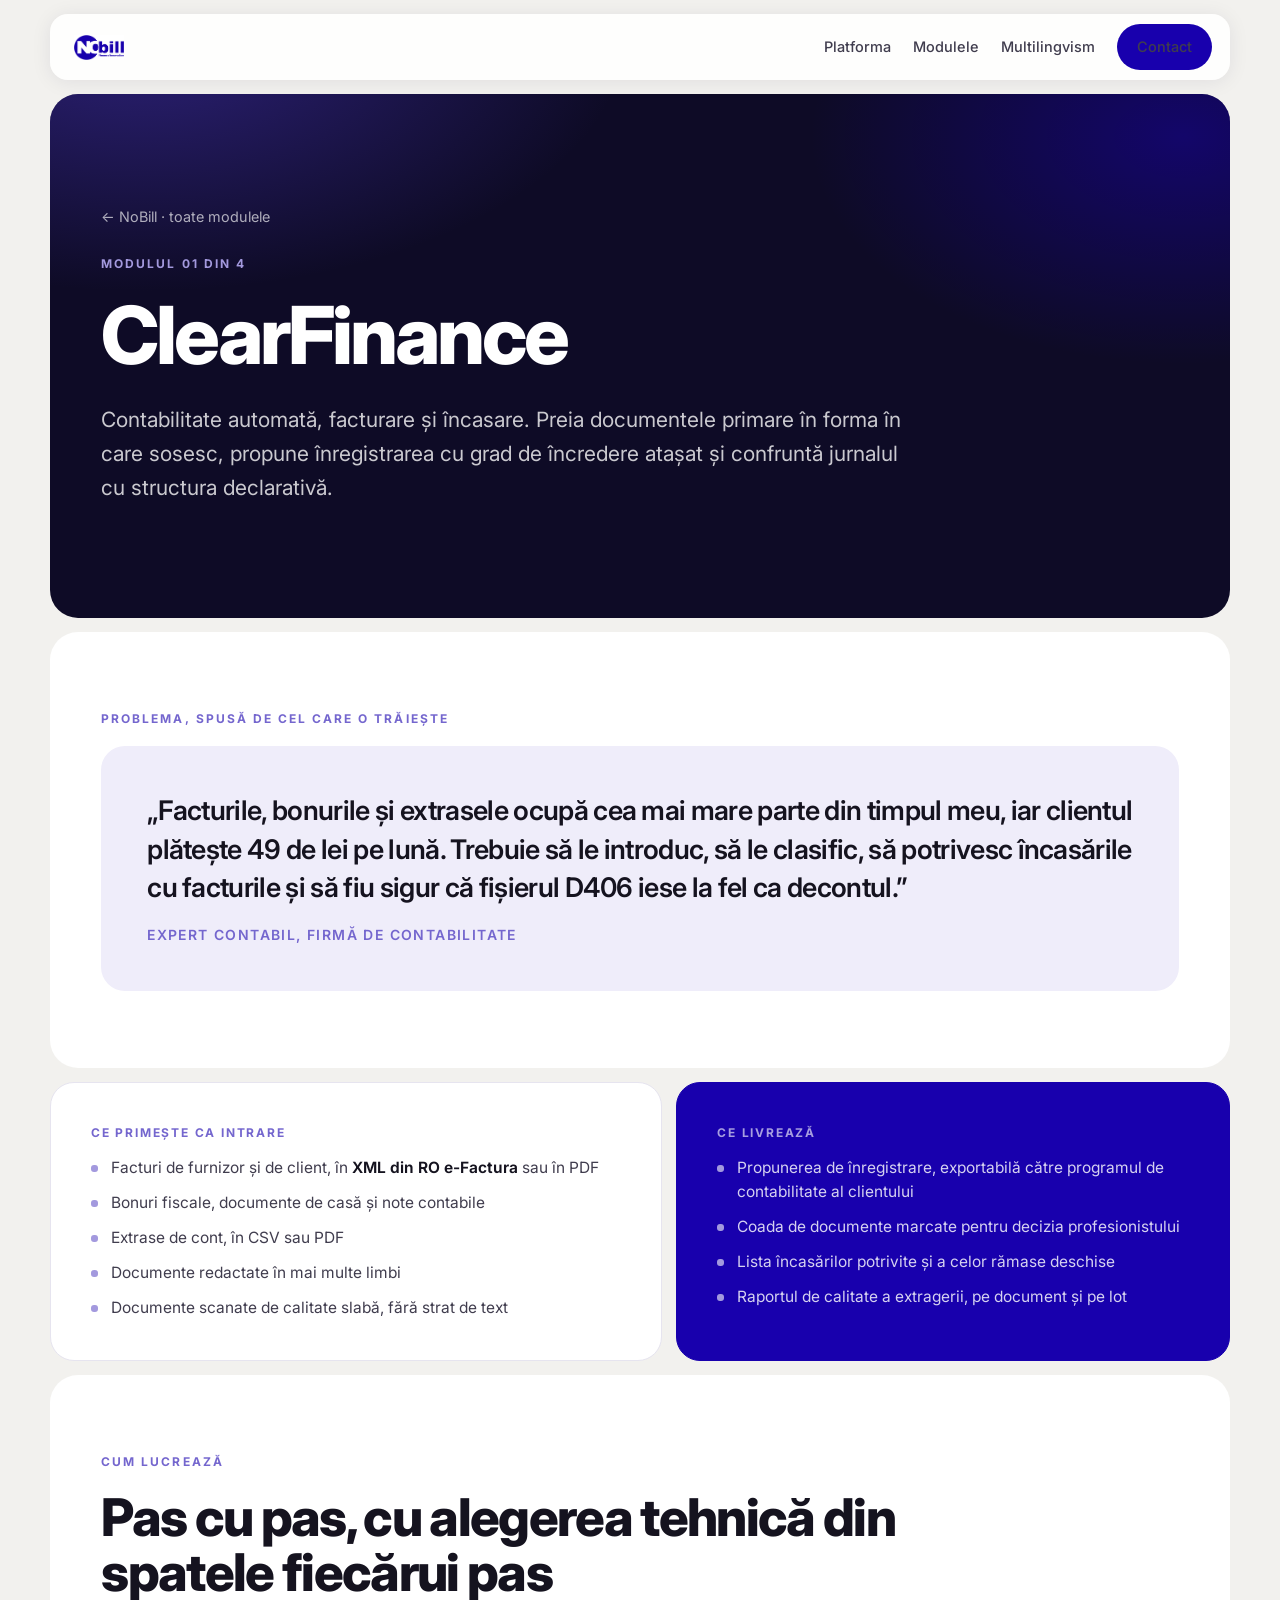
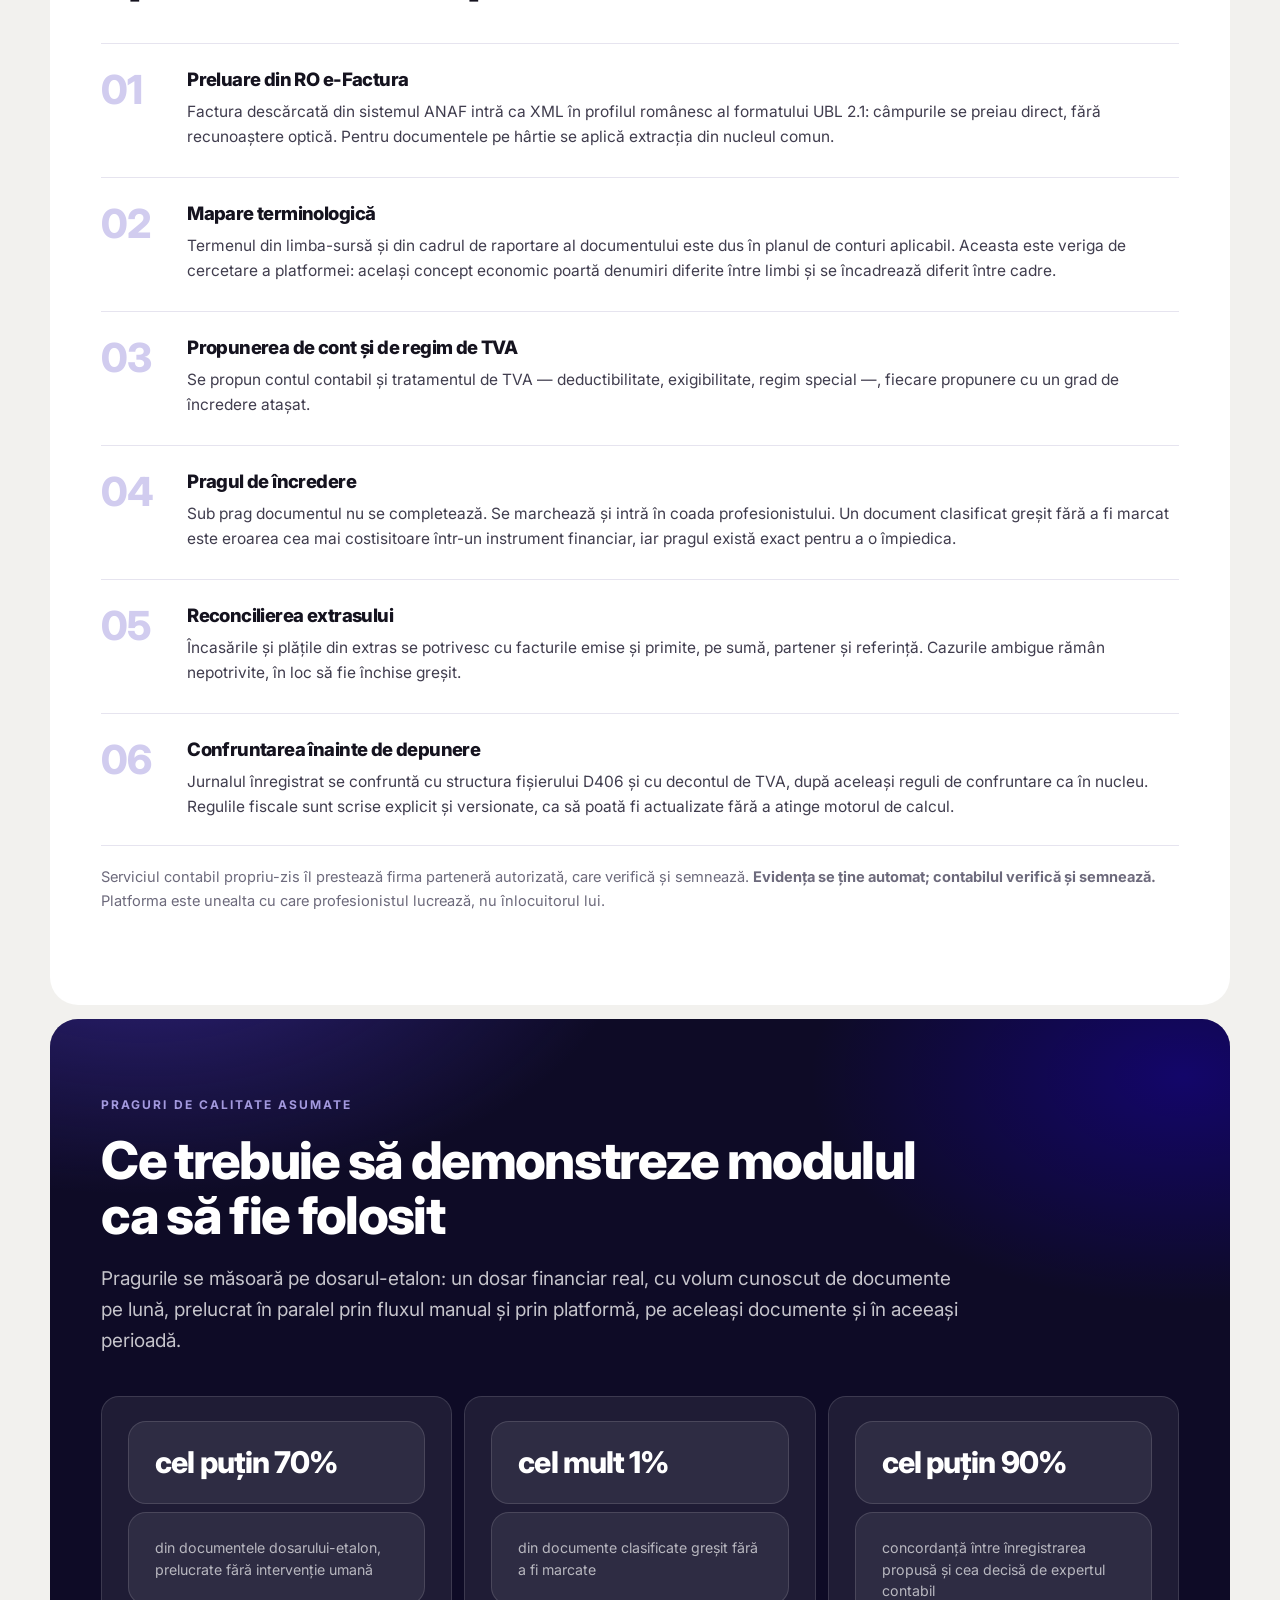
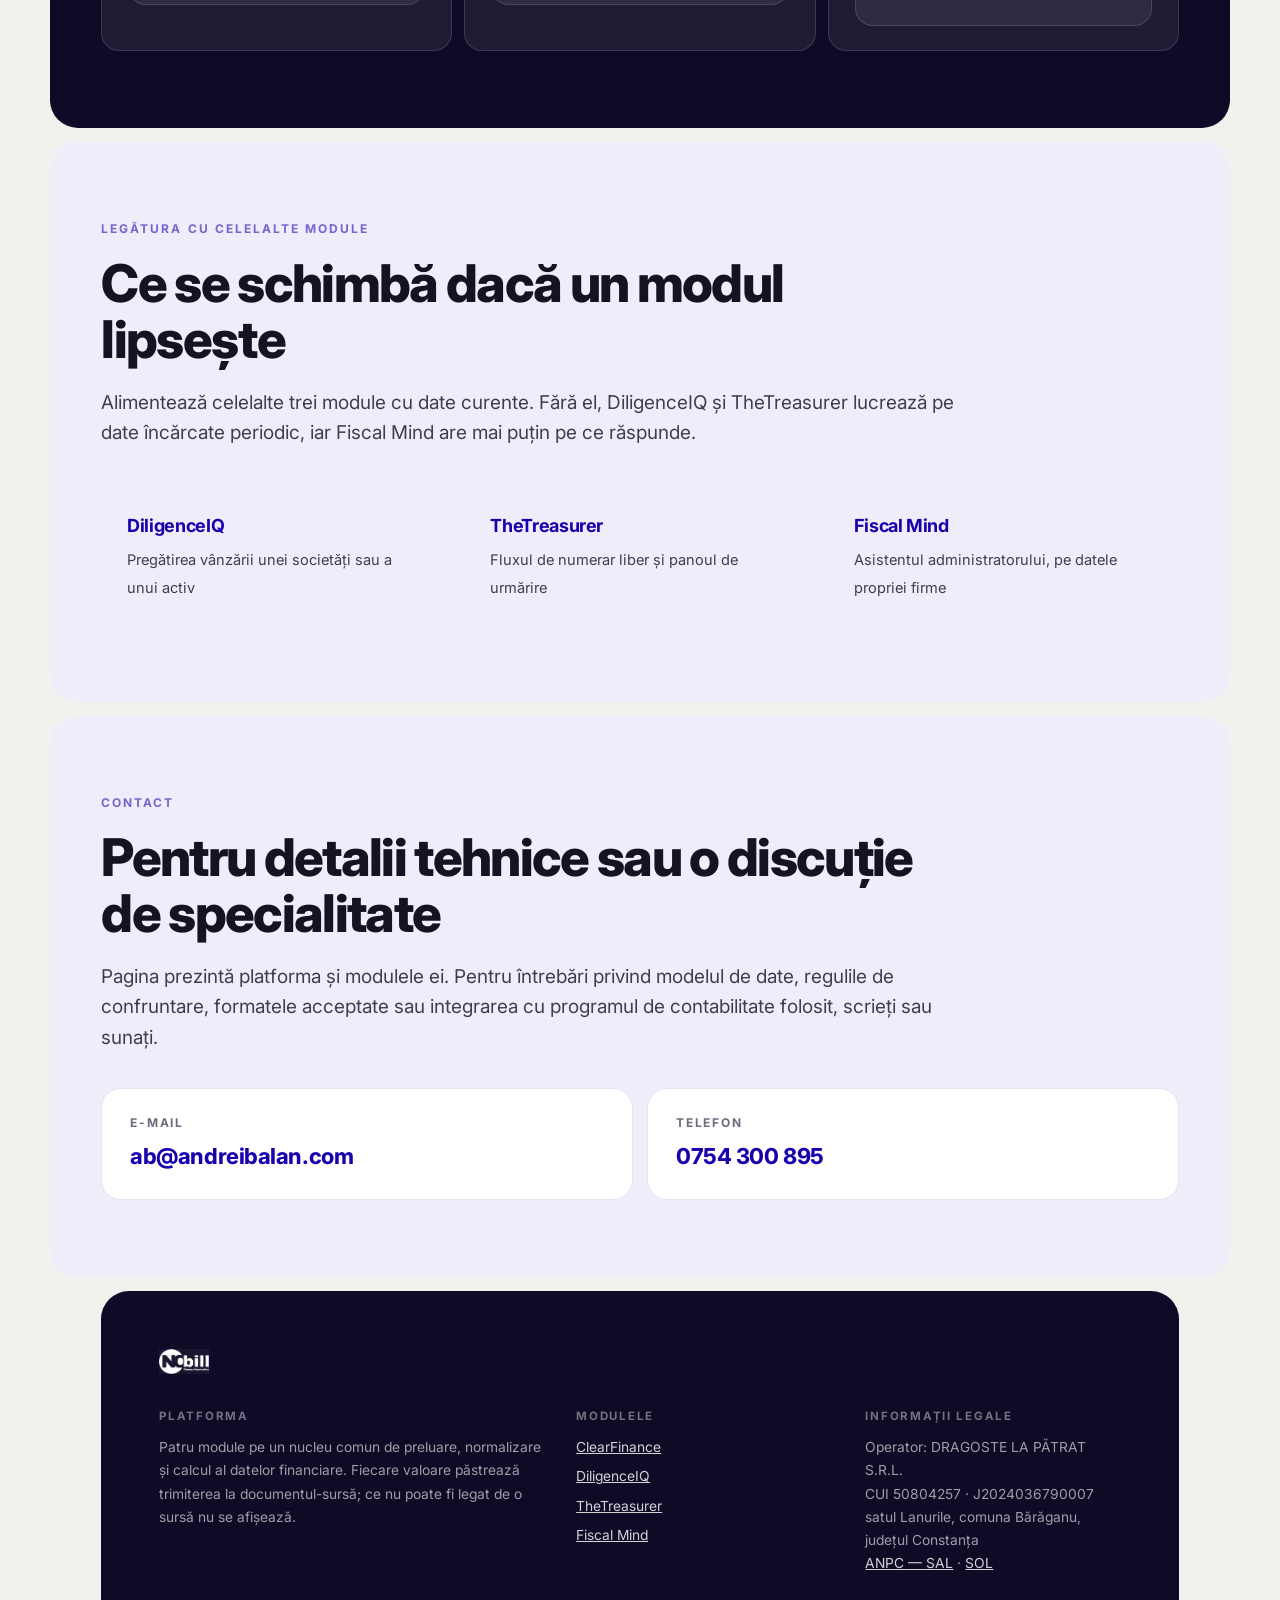
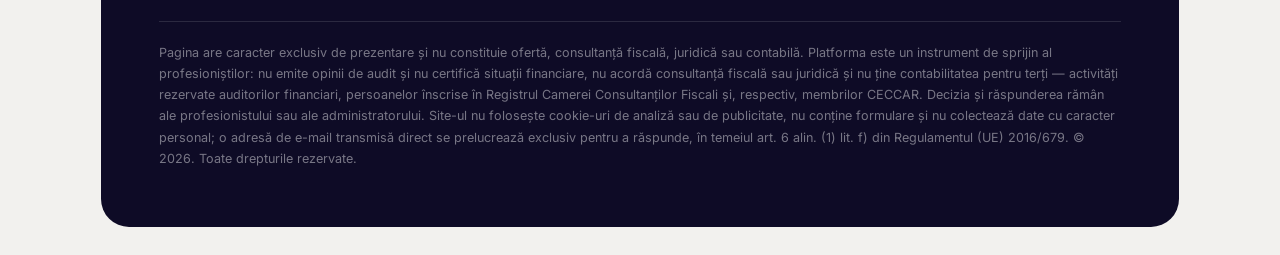
==== clearfinance.html @ 576f9480 "Refacere site: pagina principala noua si cate o pagina pentru fiecare modul Co-Authored-By: Claude O" ====
<!DOCTYPE html>
<html lang="ro">
<head>
<meta charset="utf-8">
<meta name="viewport" content="width=device-width, initial-scale=1">
<title>ClearFinance — NoBill</title>
<meta name="description" content="ClearFinance: Contabilitate automată, facturare și încasare. Preia documentele primare în forma în care sosesc, propune înregistrarea cu grad de încredere atașat și confruntă jurnalul cu structura declarativă.">
<link rel="icon" href="assets/favicon.png" type="image/png">
<meta property="og:title" content="ClearFinance — NoBill">
<meta property="og:description" content="ClearFinance: Contabilitate automată, facturare și încasare. Preia documentele primare în forma în care sosesc, propune înregistrarea cu grad de încredere atașat și confruntă jurnalul cu structura declarativă.">
<meta property="og:image" content="assets/nobill-logo.png">
<meta property="og:type" content="website">
<link rel="preconnect" href="https://fonts.googleapis.com">
<link rel="preconnect" href="https://fonts.gstatic.com" crossorigin>
<link href="https://fonts.googleapis.com/css2?family=Inter:wght@400;500;600;700;800&display=swap" rel="stylesheet">
<link rel="stylesheet" href="assets/site.css">
</head>
<body>
<header class="nav">
  <div class="bar">
    <a href="index.html"><img src="assets/nobill-logo.png" alt="NoBill"></a>
    <div class="links">
      <a href="index.html#platforma">Platforma</a>
      <a href="index.html#modulele">Modulele</a>
      <a href="index.html#limbi">Multilingvism</a>
      <a href="index.html#contact" class="pill">Contact</a>
    </div>
  </div>
</header>
<!-- HERO MODUL -->
<div class="block dark hero">
  <a class="back" href="index.html">&larr; NoBill · toate modulele</a>
  <div class="eyebrow">Modulul 01 din 4</div>
  <h1>ClearFinance</h1>
  <p class="sub">Contabilitate automată, facturare și încasare. Preia documentele primare în forma în care sosesc, propune înregistrarea cu grad de încredere atașat și confruntă jurnalul cu structura declarativă.</p>
</div>

<!-- PROBLEMA -->
<div class="block">
  <div class="eyebrow">Problema, spusă de cel care o trăiește</div>
  <div class="quote">
    „Facturile, bonurile și extrasele ocupă cea mai mare parte din timpul meu, iar clientul plătește 49 de lei pe lună. Trebuie să le introduc, să le clasific, să potrivesc încasările cu facturile și să fiu sigur că fișierul D406 iese la fel ca decontul.”
    <span class="who">Expert contabil, firmă de contabilitate</span>
  </div>
</div>

<!-- INTRARI / LIVRABILE -->
<div class="two">
  <div class="card">
    <h5>Ce primește ca intrare</h5>
    <ul class="fn"><li>Facturi de furnizor și de client, în <b>XML din RO e-Factura</b> sau în PDF</li><li>Bonuri fiscale, documente de casă și note contabile</li><li>Extrase de cont, în CSV sau PDF</li><li>Documente redactate în mai multe limbi</li><li>Documente scanate de calitate slabă, fără strat de text</li></ul>
  </div>
  <div class="card fill">
    <h5 style="color:rgba(255,255,255,.62)">Ce livrează</h5>
    <ul class="fn"><li>Propunerea de înregistrare, exportabilă către programul de contabilitate al clientului</li><li>Coada de documente marcate pentru decizia profesionistului</li><li>Lista încasărilor potrivite și a celor rămase deschise</li><li>Raportul de calitate a extragerii, pe document și pe lot</li></ul>
  </div>
</div>

<!-- PASI -->
<div class="block">
  <div class="eyebrow">Cum lucrează</div>
  <h2>Pas cu pas, cu alegerea tehnică din spatele fiecărui pas</h2>
  <div class="steps">
    <div class="step"><div class="k">01</div><div>
      <h4>Preluare din RO e-Factura</h4><p>Factura descărcată din sistemul ANAF intră ca XML în profilul românesc al formatului UBL 2.1: câmpurile se preiau direct, fără recunoaștere optică. Pentru documentele pe hârtie se aplică extracția din nucleul comun.</p>
    </div></div>
    <div class="step"><div class="k">02</div><div>
      <h4>Mapare terminologică</h4><p>Termenul din limba-sursă și din cadrul de raportare al documentului este dus în planul de conturi aplicabil. Aceasta este veriga de cercetare a platformei: același concept economic poartă denumiri diferite între limbi și se încadrează diferit între cadre.</p>
    </div></div>
    <div class="step"><div class="k">03</div><div>
      <h4>Propunerea de cont și de regim de TVA</h4><p>Se propun contul contabil și tratamentul de TVA — deductibilitate, exigibilitate, regim special —, fiecare propunere cu un grad de încredere atașat.</p>
    </div></div>
    <div class="step"><div class="k">04</div><div>
      <h4>Pragul de încredere</h4><p>Sub prag documentul nu se completează. Se marchează și intră în coada profesionistului. Un document clasificat greșit fără a fi marcat este eroarea cea mai costisitoare într-un instrument financiar, iar pragul există exact pentru a o împiedica.</p>
    </div></div>
    <div class="step"><div class="k">05</div><div>
      <h4>Reconcilierea extrasului</h4><p>Încasările și plățile din extras se potrivesc cu facturile emise și primite, pe sumă, partener și referință. Cazurile ambigue rămân nepotrivite, în loc să fie închise greșit.</p>
    </div></div>
    <div class="step"><div class="k">06</div><div>
      <h4>Confruntarea înainte de depunere</h4><p>Jurnalul înregistrat se confruntă cu structura fișierului D406 și cu decontul de TVA, după aceleași reguli de confruntare ca în nucleu. Regulile fiscale sunt scrise explicit și versionate, ca să poată fi actualizate fără a atinge motorul de calcul.</p>
    </div></div>
  </div>
  <p class="note">Serviciul contabil propriu-zis îl prestează firma parteneră autorizată, care verifică și semnează. <b>Evidența se ține automat; contabilul verifică și semnează.</b> Platforma este unealta cu care profesionistul lucrează, nu înlocuitorul lui.</p>
</div>

<!-- PRAGURI -->
<div class="block dark">
  <div class="eyebrow">Praguri de calitate asumate</div>
  <h2>Ce trebuie să demonstreze modulul ca să fie folosit</h2>
  <p class="lead">
    Pragurile se măsoară pe dosarul-etalon: un dosar financiar real, cu volum cunoscut de documente pe
    lună, prelucrat în paralel prin fluxul manual și prin platformă, pe aceleași documente și în aceeași
    perioadă.
  </p>
  <div class="stats">
    <div><div class="n">cel puțin 70%</div><div class="l">din documentele dosarului-etalon, prelucrate fără intervenție umană</div></div>
    <div><div class="n">cel mult 1%</div><div class="l">din documente clasificate greșit fără a fi marcate</div></div>
    <div><div class="n">cel puțin 90%</div><div class="l">concordanță între înregistrarea propusă și cea decisă de expertul contabil</div></div>
  </div>
</div>

<!-- LEGATURA -->
<div class="block tint">
  <div class="eyebrow">Legătura cu celelalte module</div>
  <h2>Ce se schimbă dacă un modul lipsește</h2>
  <p class="lead">Alimentează celelalte trei module cu date curente. Fără el, DiligenceIQ și TheTreasurer lucrează pe date încărcate periodic, iar Fiscal Mind are mai puțin pe ce răspunde.</p>
  <div class="links3">
    <a class="lk" href="diligenceiq.html"><b>DiligenceIQ</b><span>Pregătirea vânzării unei societăți sau a unui activ</span></a>
    <a class="lk" href="thetreasurer.html"><b>TheTreasurer</b><span>Fluxul de numerar liber și panoul de urmărire</span></a>
    <a class="lk" href="fiscal-mind.html"><b>Fiscal Mind</b><span>Asistentul administratorului, pe datele propriei firme</span></a>
  </div>
</div>

<!-- CONTACT -->
<div class="block tint" id="contact">
  <div class="eyebrow">Contact</div>
  <h2>Pentru detalii tehnice sau o discuție de specialitate</h2>
  <p class="lead">
    Pagina prezintă platforma și modulele ei. Pentru întrebări privind modelul de date, regulile de
    confruntare, formatele acceptate sau integrarea cu programul de contabilitate folosit, scrieți sau sunați.
  </p>
  <div class="cta-grid">
    <a href="mailto:ab@andreibalan.com"><span>E-mail</span><strong>ab@andreibalan.com</strong></a>
    <a href="tel:+40754300895"><span>Telefon</span><strong>0754 300 895</strong></a>
  </div>
</div>

<footer>
  <div class="fcard">
    <img src="assets/nobill-logo-white.png" alt="NoBill">
    <div class="fgrid">
      <div>
        <h6>Platforma</h6>
        <p style="max-width:46ch">
          Patru module pe un nucleu comun de preluare, normalizare și calcul al datelor financiare.
          Fiecare valoare păstrează trimiterea la documentul-sursă; ce nu poate fi legat de o sursă nu se afișează.
        </p>
      </div>
      <div>
        <h6>Modulele</h6>
        <ul><li><a href="clearfinance.html">ClearFinance</a></li><li><a href="diligenceiq.html">DiligenceIQ</a></li><li><a href="thetreasurer.html">TheTreasurer</a></li><li><a href="fiscal-mind.html">Fiscal Mind</a></li></ul>
      </div>
      <div>
        <h6>Informații legale</h6>
        <p>
          Operator: DRAGOSTE LA PĂTRAT S.R.L.<br>
          CUI 50804257 · J2024036790007<br>
          satul Lanurile, comuna Bărăganu, județul Constanța<br>
          <a href="https://anpc.ro/ce-este-sal/" target="_blank" rel="noopener">ANPC — SAL</a> ·
          <a href="https://ec.europa.eu/consumers/odr" target="_blank" rel="noopener">SOL</a>
        </p>
      </div>
    </div>
    <div class="legal">
      Pagina are caracter exclusiv de prezentare și nu constituie ofertă, consultanță fiscală, juridică
      sau contabilă. Platforma este un instrument de sprijin al profesioniștilor: nu emite opinii de audit
      și nu certifică situații financiare, nu acordă consultanță fiscală sau juridică și nu ține
      contabilitatea pentru terți — activități rezervate auditorilor financiari, persoanelor înscrise în
      Registrul Camerei Consultanților Fiscali și, respectiv, membrilor CECCAR. Decizia și răspunderea
      rămân ale profesionistului sau ale administratorului.
      Site-ul nu folosește cookie-uri de analiză sau de publicitate, nu conține formulare și nu colectează
      date cu caracter personal; o adresă de e-mail transmisă direct se prelucrează exclusiv pentru a
      răspunde, în temeiul art. 6 alin. (1) lit. f) din Regulamentul (UE) 2016/679.
      © 2026. Toate drepturile rezervate.
    </div>
  </div>
</footer>
</body>
</html>
---- assets/site.css ----
/* NoBill — stil comun */
:root{
  --b:#1800AD; --b80:#4633BD; --b60:#7466CE; --b40:#A399DE; --b20:#D1CCEF;
  --tint:#EFEDFA; --tint2:#F6F5FC;
  --paper:#F2F1EE; --dark:#0E0B26; --dark2:#17103a;
  --ink:#15131f; --ink2:#403d4e; --mut:#6d6a7c; --line:#e6e4ef;
  --r:28px;
}
*{box-sizing:border-box}
html{scroll-behavior:smooth}
body{
  margin:0; background:var(--paper); color:var(--ink);
  font-family:"Inter",-apple-system,BlinkMacSystemFont,"Segoe UI",Helvetica,Arial,sans-serif;
  font-size:17px; line-height:1.62; -webkit-font-smoothing:antialiased;
}
h1,h2,h3,h4{margin:0; line-height:1.07; letter-spacing:-.032em; font-weight:800}
p{margin:0 0 1em}
a{color:var(--b)}
img{max-width:100%}

/* ---------- nav ---------- */
.nav{position:sticky; top:14px; z-index:60; padding:0 14px; margin-top:14px}
.nav .bar{
  max-width:1180px; margin:0 auto; background:rgba(255,255,255,.88);
  backdrop-filter:saturate(180%) blur(14px); border-radius:18px;
  box-shadow:0 2px 20px rgba(20,16,60,.08);
  height:66px; display:flex; align-items:center; gap:26px; padding:0 18px 0 24px;
}
.nav .bar>a:first-child{display:flex; align-items:center}
.nav img{height:25px; width:auto; display:block}
.nav .links{margin-left:auto; display:flex; align-items:center; gap:22px}
.nav .links a{color:var(--ink2); text-decoration:none; font-size:14.5px; font-weight:500; white-space:nowrap}
.nav .links a:hover{color:var(--b)}
.nav .links a.on{color:var(--b); font-weight:600}
.nav .pill{background:var(--b); color:#fff; padding:11px 20px; border-radius:999px; font-weight:600; font-size:14.5px}
.nav .pill:hover{background:#13008c; color:#fff}
@media(max-width:900px){ .nav .links a:not(.pill){display:none} .nav{padding:0 10px} }

/* ---------- blocuri ---------- */
.block{
  max-width:1180px; margin:14px auto 0; border-radius:var(--r);
  padding:clamp(40px,6vw,88px) clamp(22px,4vw,58px); background:#fff;
}
.block.tint{background:var(--tint)}
.block.dark{background:var(--dark); color:#fff; position:relative; overflow:hidden}
.block.dark:before{
  content:""; position:absolute; inset:0; pointer-events:none;
  background:
    radial-gradient(780px 420px at 8% -12%, rgba(70,51,189,.55), transparent 62%),
    radial-gradient(620px 380px at 96% 8%, rgba(24,0,173,.5), transparent 60%);
}
.block.dark>*{position:relative}
@media(max-width:620px){ .block{margin:10px 10px 0; border-radius:20px} }

.eyebrow{font-size:12px; letter-spacing:.17em; text-transform:uppercase; font-weight:700; color:var(--b60); margin-bottom:18px}
.dark .eyebrow{color:var(--b40)}
h2{font-size:clamp(31px,4.7vw,52px); max-width:24ch; margin-bottom:20px}
h3{font-size:clamp(21px,2.3vw,26px)}
.lead{font-size:clamp(16.5px,1.6vw,19px); color:var(--ink2); max-width:72ch}
.dark .lead{color:rgba(255,255,255,.76)}
.sect-top{display:flex; flex-wrap:wrap; gap:30px; align-items:flex-end; justify-content:space-between}

/* ---------- hero ---------- */
.hero{padding:clamp(56px,8.5vw,118px) clamp(22px,4vw,58px) clamp(48px,6vw,86px)}
.hero h1{font-size:clamp(39px,6.9vw,80px); max-width:17ch; margin-bottom:26px; letter-spacing:-.038em}
.hero .sub{font-size:clamp(17px,1.9vw,21px); max-width:62ch; margin-bottom:36px; color:rgba(255,255,255,.78)}
.hero .sub b{color:#fff; font-weight:650}
.btns{display:flex; flex-wrap:wrap; gap:12px}
.btn{display:inline-flex; align-items:center; gap:10px; padding:16px 30px; border-radius:999px; text-decoration:none; font-weight:600; font-size:16px}
.btn-p{background:#fff; color:var(--b)}
.btn-p:hover{background:var(--b20); color:var(--b)}
.btn-g{background:transparent; color:#fff; border:1.5px solid rgba(255,255,255,.34)}
.btn-g:hover{border-color:#fff}
.block:not(.dark) .btn-p{background:var(--b); color:#fff}
.block:not(.dark) .btn-p:hover{background:#13008c}
.block:not(.dark) .btn-g{color:var(--ink); border-color:#cfccdd}
.block:not(.dark) .btn-g:hover{border-color:var(--b); color:var(--b)}
.pills{display:flex; flex-wrap:wrap; gap:9px; margin-top:40px}
.pills span{font-size:13px; font-weight:500; color:rgba(255,255,255,.8); background:rgba(255,255,255,.08); border:1px solid rgba(255,255,255,.16); padding:8px 15px; border-radius:999px}
.block:not(.dark) .pills span{color:var(--ink2); background:#fff; border-color:var(--line)}

/* ---------- rows ---------- */
.rows{margin-top:42px; display:flex; flex-direction:column; gap:12px}
.row{background:var(--tint); border-radius:20px; padding:28px 30px; display:grid; grid-template-columns:44px 1fr; gap:22px; align-items:start}
.row .ic{width:44px; height:44px; border-radius:13px; background:#fff; color:var(--b); display:flex; align-items:center; justify-content:center; font-weight:800; font-size:15px}
.row h3{font-size:20.5px; margin-bottom:9px}
.row p{font-size:15.6px; color:var(--ink2); margin:0}
.row p + p{margin-top:.6em}
@media(max-width:560px){ .row{padding:22px; grid-template-columns:1fr; gap:14px} }

/* ---------- nucleu: 8 componente ---------- */
.core{display:grid; grid-template-columns:repeat(4,1fr); gap:12px; margin-top:40px}
@media(max-width:980px){ .core{grid-template-columns:repeat(2,1fr)} }
@media(max-width:520px){ .core{grid-template-columns:1fr} }
.core .c{background:rgba(255,255,255,.065); border:1px solid rgba(255,255,255,.12); border-radius:18px; padding:22px 20px}
.core .c .n{font-size:12px; font-weight:800; color:var(--b40); letter-spacing:.1em; margin-bottom:12px}
.core .c h4{font-size:16.5px; color:#fff; margin-bottom:7px; letter-spacing:-.02em}
.core .c p{font-size:14.3px; color:rgba(255,255,255,.64); margin:0; line-height:1.55}

/* ---------- flux in 8 pasi ---------- */
.flow{display:grid; grid-template-columns:repeat(4,1fr); gap:10px; margin-top:40px}
@media(max-width:900px){ .flow{grid-template-columns:repeat(2,1fr)} }
@media(max-width:480px){ .flow{grid-template-columns:1fr} }
.flow .s{background:#fff; border:1px solid var(--line); border-radius:16px; padding:18px 18px 20px; position:relative}
.flow .s b{display:block; font-size:11.5px; color:var(--b60); letter-spacing:.12em; margin-bottom:8px}
.flow .s span{font-size:15px; font-weight:600; color:var(--ink); letter-spacing:-.015em; line-height:1.35; display:block}
.flow .s i{display:block; font-style:normal; font-size:13.4px; color:var(--mut); margin-top:6px; line-height:1.5}
.note{margin-top:20px; font-size:14.6px; color:var(--mut)}

/* ---------- carduri de modul ---------- */
.mods{display:grid; grid-template-columns:repeat(2,1fr); gap:14px; margin-top:44px}
@media(max-width:880px){ .mods{grid-template-columns:1fr} }
.mcard{
  display:block; text-decoration:none; color:inherit; background:#fff; border:1px solid var(--line);
  border-radius:24px; padding:34px 32px 30px; transition:transform .18s, box-shadow .18s, border-color .18s;
}
.mcard:hover{transform:translateY(-3px); box-shadow:0 18px 42px rgba(24,0,173,.11); border-color:var(--b20)}
.mcard .top{display:flex; align-items:center; gap:14px; margin-bottom:18px}
.mcard .bd{width:46px; height:46px; border-radius:14px; background:var(--tint); color:var(--b); display:flex; align-items:center; justify-content:center; font-weight:800; font-size:17px; flex:none}
.mcard h3{color:var(--b); font-size:clamp(22px,2.5vw,27px)}
.mcard .role{font-size:15.4px; color:var(--ink2); margin:0 0 18px}
.mcard ul{list-style:none; margin:0 0 22px; padding:0}
.mcard li{position:relative; padding-left:19px; font-size:15.2px; color:var(--ink2); margin-bottom:9px}
.mcard li:before{content:""; position:absolute; left:0; top:9px; width:7px; height:7px; border-radius:3px; background:var(--b40)}
.mcard .go{font-size:15px; font-weight:650; color:var(--b)}

/* ---------- pagina de modul ---------- */
.back{display:inline-block; font-size:14.4px; color:rgba(255,255,255,.66); text-decoration:none; margin-bottom:26px}
.back:hover{color:#fff}
.quote{
  margin-top:0; background:var(--tint); border-radius:24px; padding:clamp(28px,4vw,46px);
  font-size:clamp(19px,2.4vw,27px); line-height:1.42; font-weight:600; letter-spacing:-.025em; color:var(--ink);
}
.quote .who{display:block; margin-top:18px; font-size:14px; font-weight:600; letter-spacing:.1em; text-transform:uppercase; color:var(--b60)}
.two{display:grid; grid-template-columns:1.05fr .95fr; gap:14px; max-width:1180px; margin:14px auto 0}
@media(max-width:620px){ .two{margin:10px 10px 0} }
@media(max-width:900px){ .two{grid-template-columns:1fr} }
.card{background:#fff; border:1px solid var(--line); border-radius:24px; padding:clamp(26px,3.4vw,40px)}
.card.fill{background:var(--b); border-color:var(--b); color:#fff}
.card.fill h3, .card.fill b{color:#fff}
.card.fill li{color:rgba(255,255,255,.82)}
.card.fill li:before{background:var(--b40)}
.card h3{font-size:21px; margin-bottom:16px}
h5{font-size:12px; letter-spacing:.15em; text-transform:uppercase; color:var(--b60); font-weight:700; margin:0 0 14px}
.fn{list-style:none; margin:0; padding:0}
.fn li{position:relative; padding-left:20px; margin-bottom:11px; font-size:15.5px; color:var(--ink2); line-height:1.55}
.fn li:before{content:""; position:absolute; left:0; top:9px; width:7px; height:7px; border-radius:3px; background:var(--b40)}
.fn li b{color:var(--ink); font-weight:650}
.fn li:last-child{margin-bottom:0}

/* pasi numerotati */
.steps{margin-top:42px; display:flex; flex-direction:column; gap:2px}
.step{display:grid; grid-template-columns:62px 1fr; gap:24px; padding:26px 0; border-top:1px solid var(--line)}
.step:last-child{border-bottom:1px solid var(--line)}
.step .k{font-size:clamp(28px,3.4vw,40px); font-weight:800; color:var(--b20); letter-spacing:-.04em; line-height:1}
.step h4{font-size:18.5px; margin-bottom:9px}
.step p{font-size:15.5px; color:var(--ink2); margin:0}
@media(max-width:560px){ .step{grid-template-columns:1fr; gap:10px} .step .k{font-size:22px} }

/* praguri / stats */
.stats{display:flex; flex-wrap:wrap; gap:12px; margin-top:40px}
.stats div{background:rgba(255,255,255,.07); border:1px solid rgba(255,255,255,.13); border-radius:18px; padding:24px 26px; min-width:200px; flex:1}
.stats .n{font-size:30px; font-weight:800; color:#fff; letter-spacing:-.03em; line-height:1.1}
.stats .l{font-size:14.2px; color:rgba(255,255,255,.66); margin-top:8px; line-height:1.5}

/* legatura cu celelalte module */
.links3{display:grid; grid-template-columns:repeat(3,1fr); gap:12px; margin-top:38px}
@media(max-width:860px){ .links3{grid-template-columns:1fr} }
.lk{display:block; text-decoration:none; background:var(--tint); border-radius:20px; padding:24px 26px; transition:background .16s}
.lk:hover{background:var(--b20)}
.lk b{display:block; color:var(--b); font-size:18px; letter-spacing:-.02em; margin-bottom:6px}
.lk span{font-size:14.6px; color:var(--ink2)}

/* ---------- contact ---------- */
.cta-grid{display:flex; flex-wrap:wrap; gap:14px; margin-top:34px}
.cta-grid a{background:#fff; border-radius:20px; padding:24px 28px; text-decoration:none; min-width:260px; flex:1; display:block; border:1px solid var(--line)}
.cta-grid a:hover{border-color:var(--b40)}
.cta-grid span{display:block; font-size:12px; letter-spacing:.15em; text-transform:uppercase; color:var(--mut); margin-bottom:7px; font-weight:700}
.cta-grid strong{font-size:22px; color:var(--b); font-weight:750; letter-spacing:-.02em}

/* ---------- footer ---------- */
footer{max-width:1180px; margin:14px auto 28px; padding:0 clamp(22px,4vw,58px)}
.fcard{background:var(--dark); border-radius:var(--r); padding:clamp(32px,5vw,58px); color:rgba(255,255,255,.6); font-size:13.8px; line-height:1.68}
.fcard img{height:25px; width:auto; margin-bottom:26px}
.fgrid{display:grid; grid-template-columns:1.5fr 1fr 1fr; gap:34px}
@media(max-width:820px){ .fgrid{grid-template-columns:1fr; gap:26px} }
.fcard h6{font-size:11.5px; letter-spacing:.15em; text-transform:uppercase; color:rgba(255,255,255,.42); margin:0 0 10px; font-weight:700}
.fcard a{color:rgba(255,255,255,.82)}
.fcard ul{list-style:none; margin:0; padding:0}
.fcard li{margin-bottom:6px}
.legal{margin-top:32px; padding-top:20px; border-top:1px solid rgba(255,255,255,.12); font-size:12.6px; color:rgba(255,255,255,.44)}
@media(max-width:620px){ footer{margin:10px 10px 18px; padding:0} }
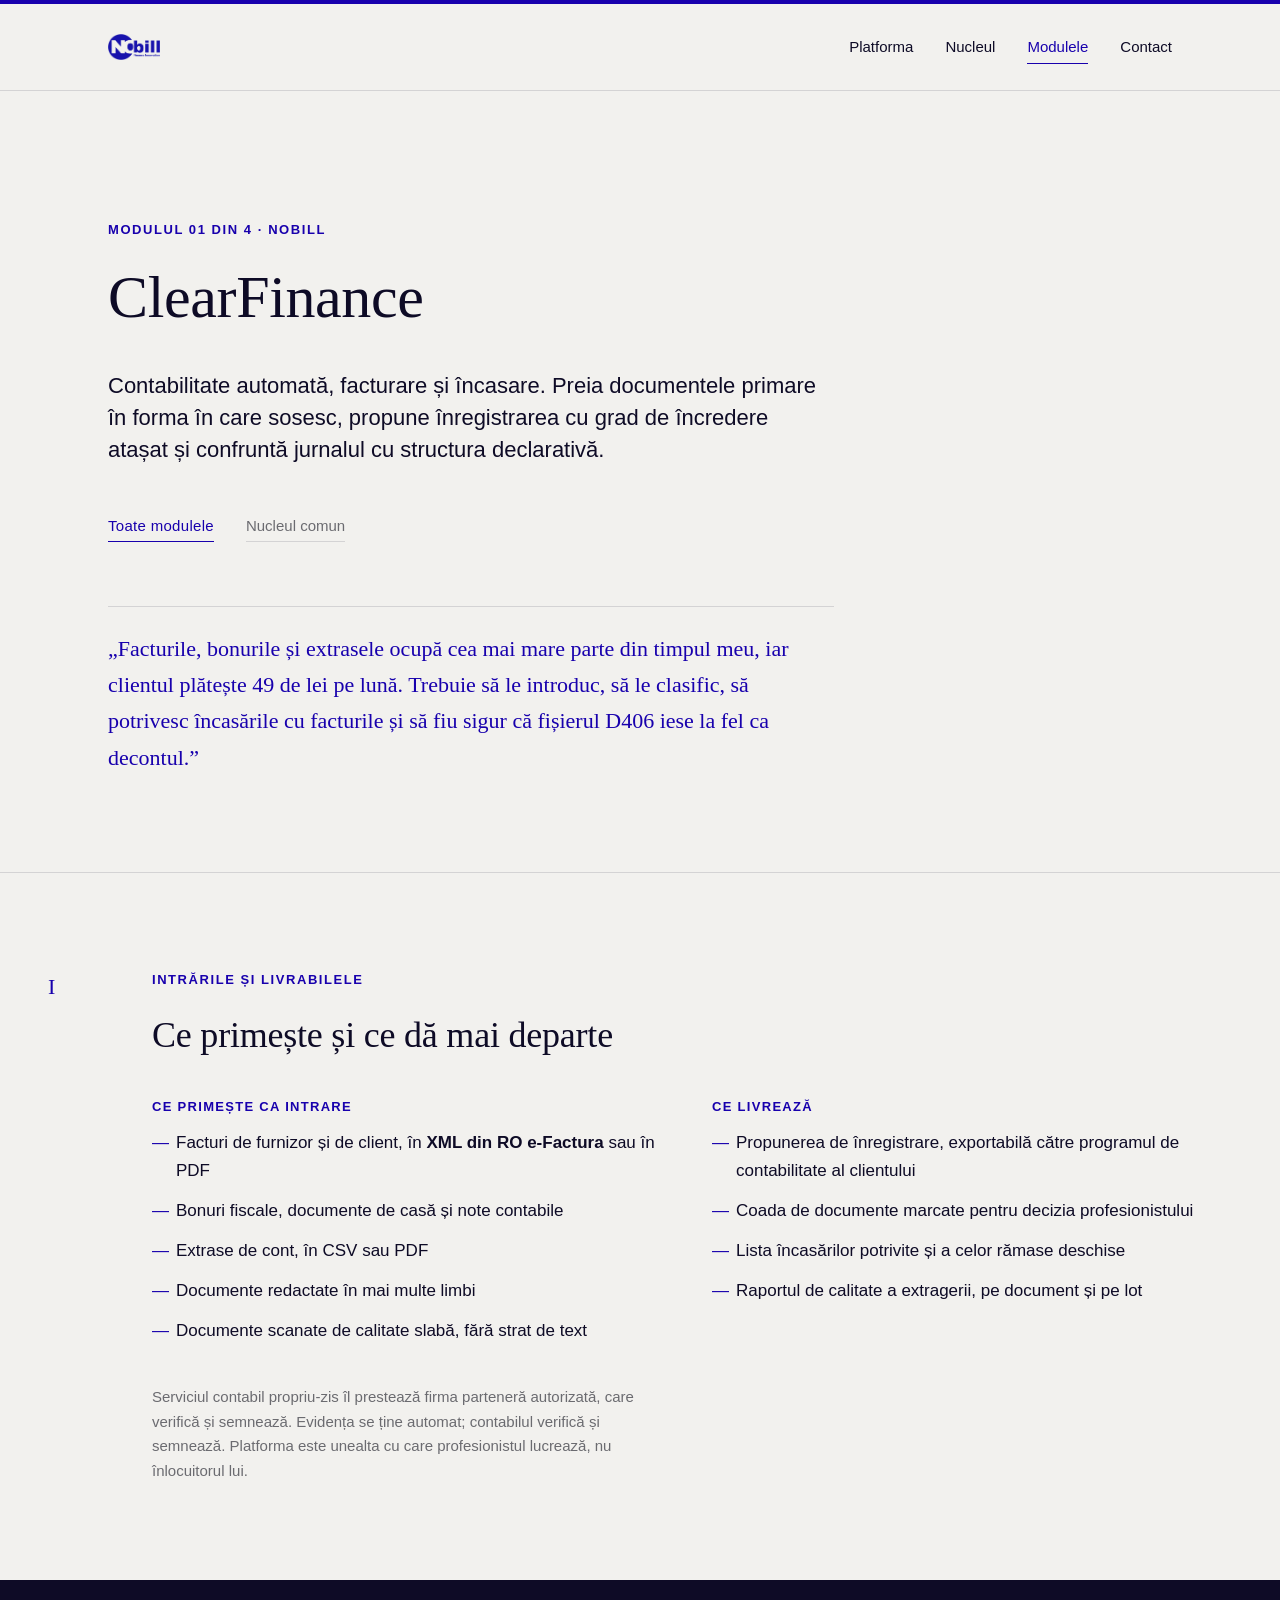
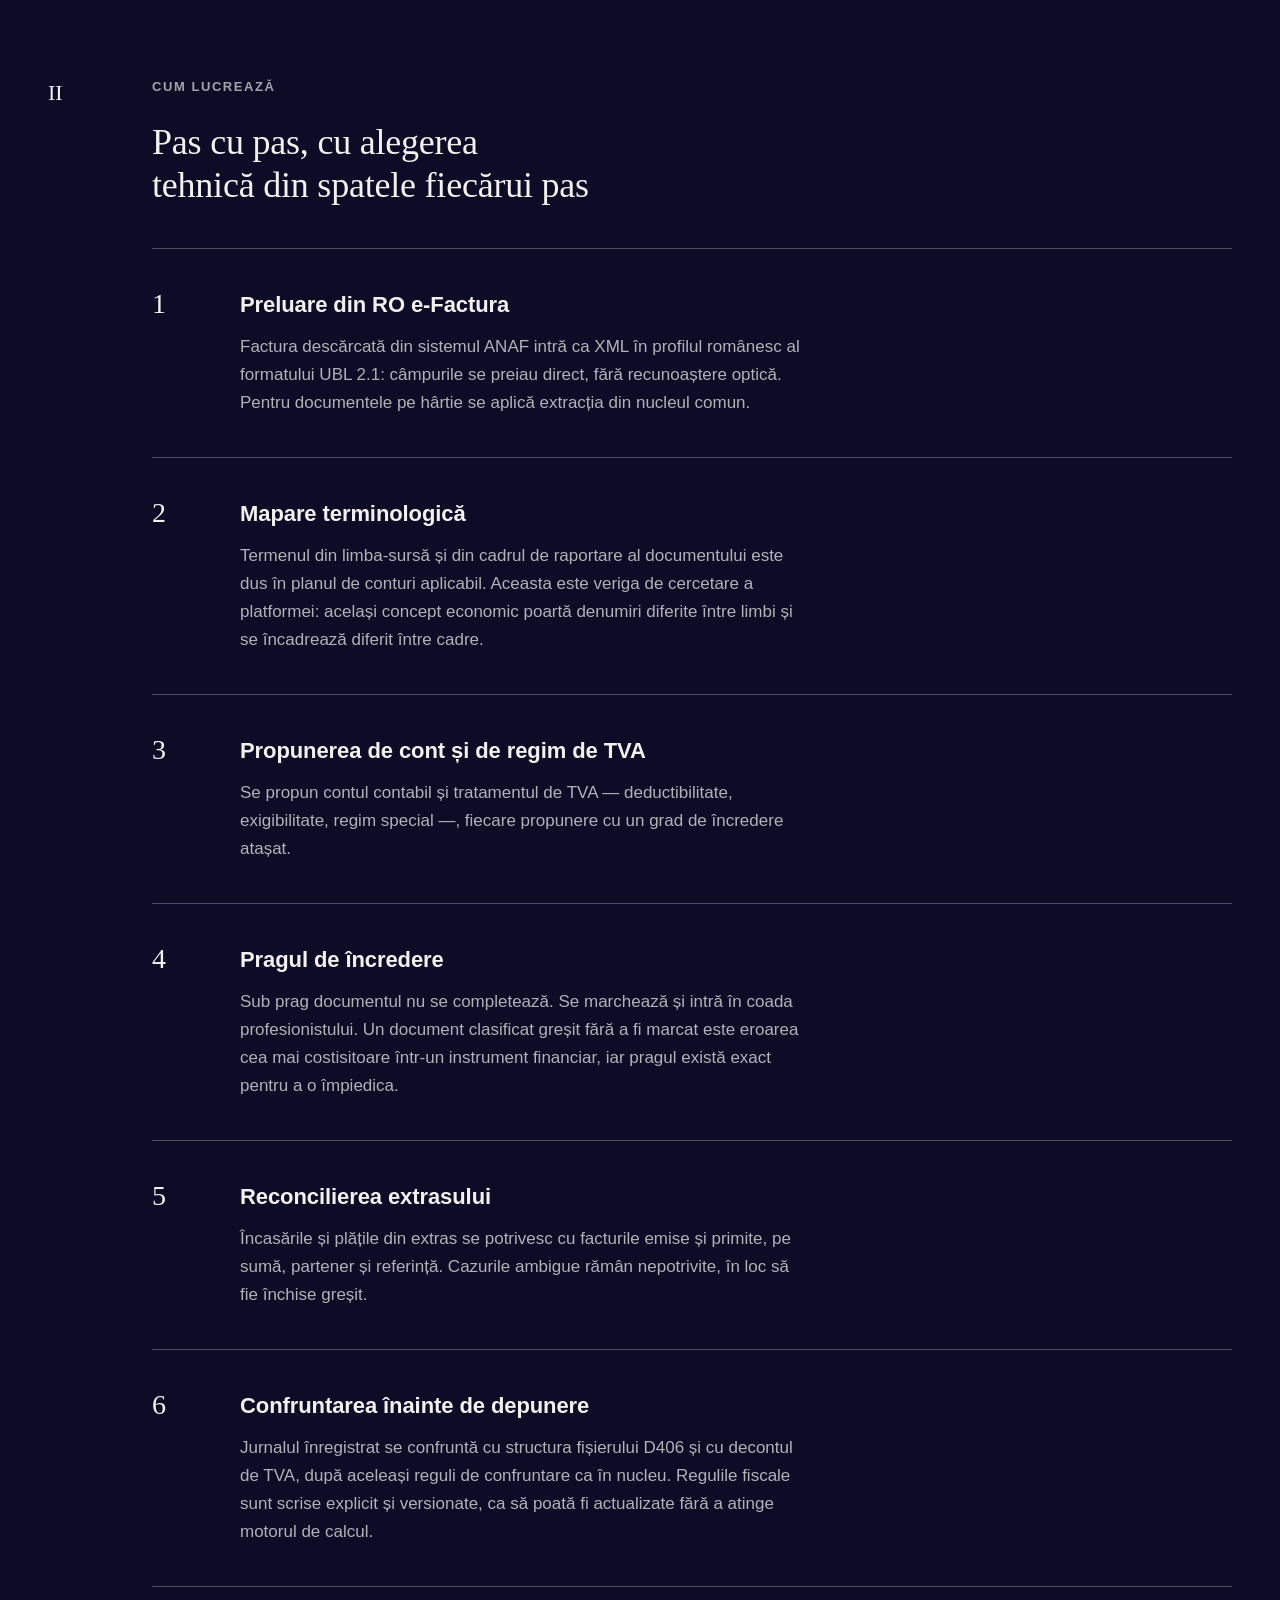
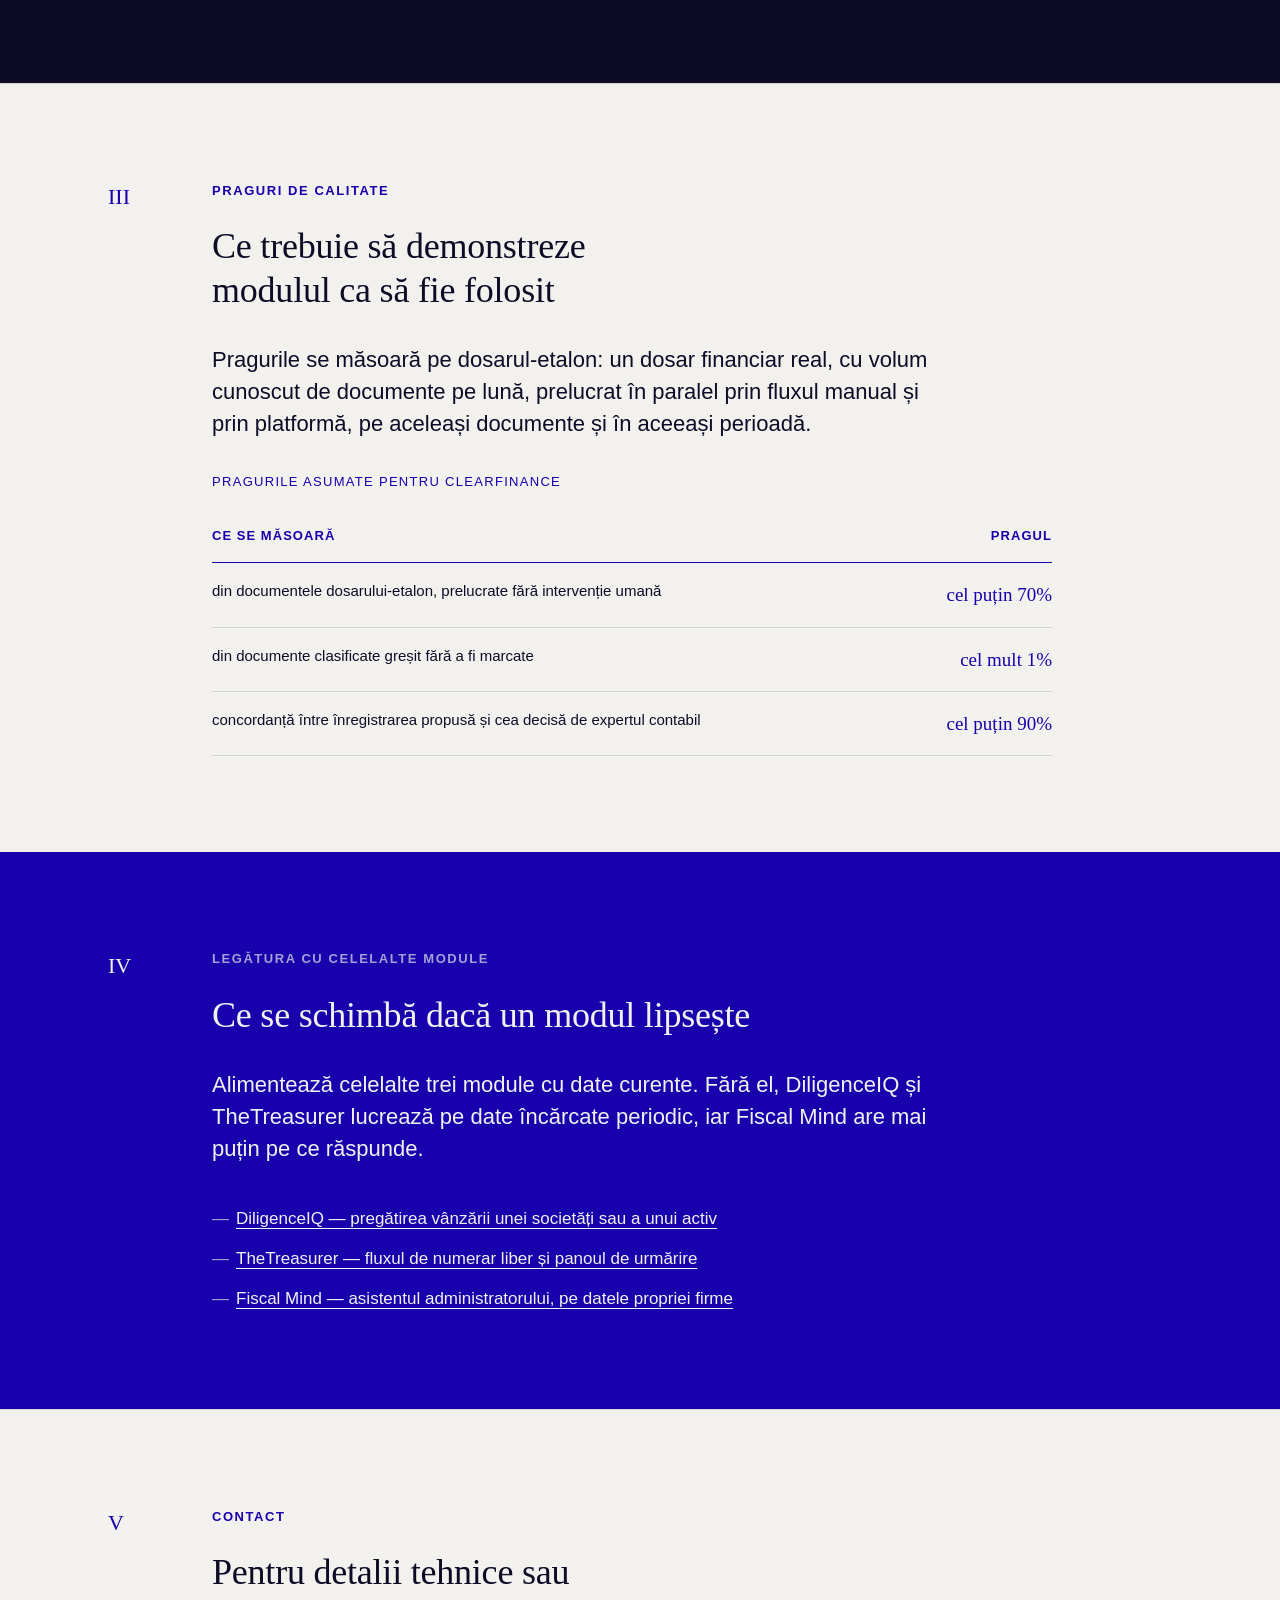
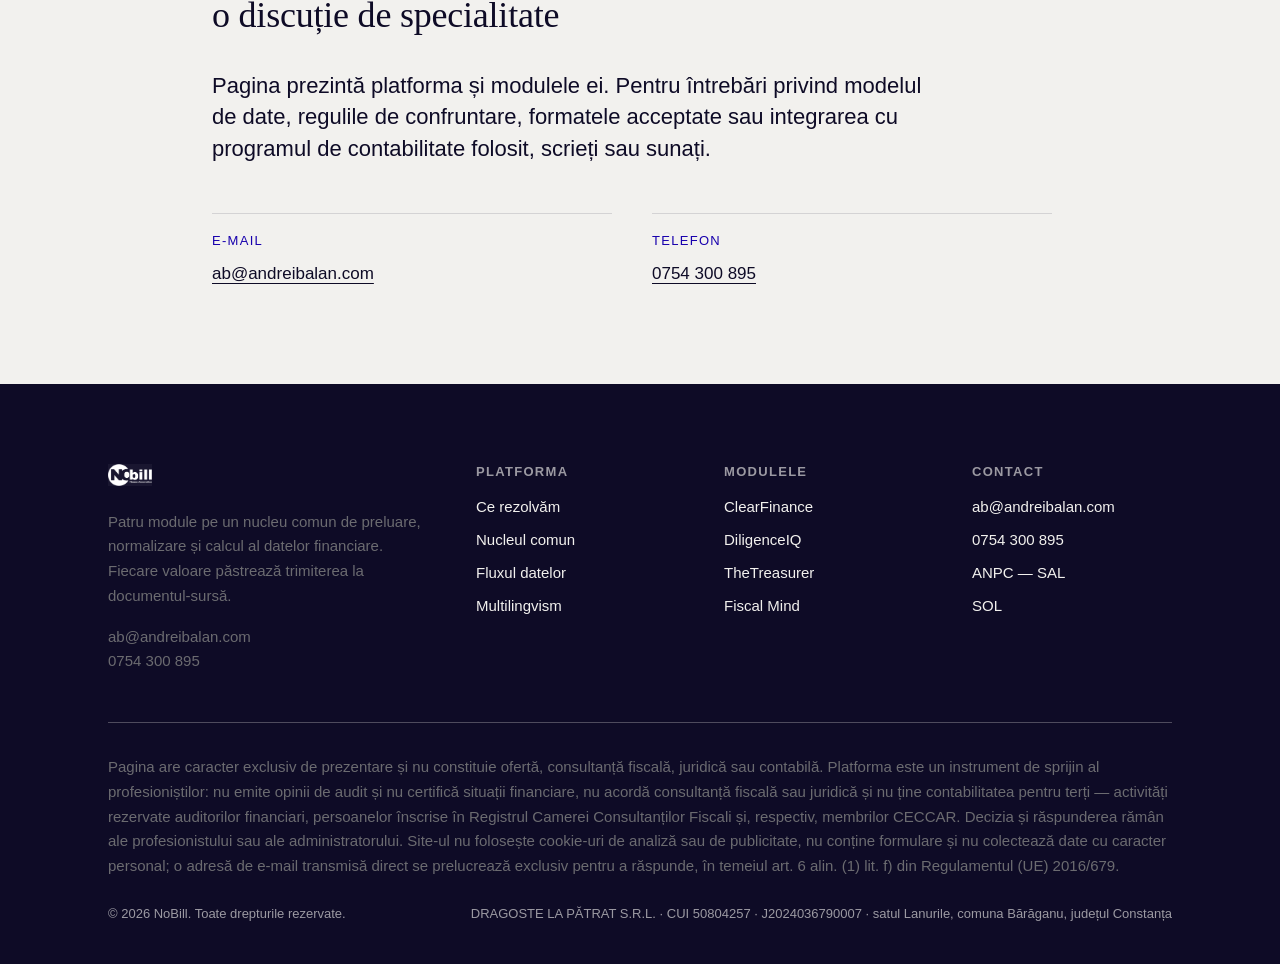
==== commit 216d5d75: "Site refacut pe designul aivaloris.ro, cu culorile si continutul NoBill Co-Authored-By: Claude Opus " ====
--- a/clearfinance.html
+++ b/clearfinance.html
@@ -10,160 +10,208 @@
 <meta property="og:description" content="ClearFinance: Contabilitate automată, facturare și încasare. Preia documentele primare în forma în care sosesc, propune înregistrarea cu grad de încredere atașat și confruntă jurnalul cu structura declarativă.">
 <meta property="og:image" content="assets/nobill-logo.png">
 <meta property="og:type" content="website">
-<link rel="preconnect" href="https://fonts.googleapis.com">
-<link rel="preconnect" href="https://fonts.gstatic.com" crossorigin>
-<link href="https://fonts.googleapis.com/css2?family=Inter:wght@400;500;600;700;800&display=swap" rel="stylesheet">
-<link rel="stylesheet" href="assets/site.css">
+<link rel="stylesheet" href="css/tokens.css">
+<link rel="stylesheet" href="css/baza.css">
+<link rel="stylesheet" href="css/layout.css">
+<link rel="stylesheet" href="css/blocuri.css">
 </head>
 <body>
-<header class="nav">
-  <div class="bar">
-    <a href="index.html"><img src="assets/nobill-logo.png" alt="NoBill"></a>
-    <div class="links">
-      <a href="index.html#platforma">Platforma</a>
-      <a href="index.html#modulele">Modulele</a>
-      <a href="index.html#limbi">Multilingvism</a>
-      <a href="index.html#contact" class="pill">Contact</a>
+<div class="pagina">
+<a class="sari-la-continut" href="#continut">Sari la conținut</a>
+
+<header class="antet">
+  <div class="container">
+    <div class="antet-rand">
+      <a class="marca" href="index.html"><img src="assets/nobill-logo-ink.png" alt="NoBill — Finance Innovation" width="52" height="26"></a>
+      <nav class="navigatie" aria-label="Navigație principală">
+        <ul>
+          <li><a href="index.html">Platforma</a></li>
+          <li><a href="index.html#nucleul">Nucleul</a></li>
+          <li><a href="index.html#modulele" aria-current="page">Modulele</a></li>
+          <li><a href="index.html#contact">Contact</a></li>
+        </ul>
+      </nav>
     </div>
   </div>
 </header>
-<!-- HERO MODUL -->
-<div class="block dark hero">
-  <a class="back" href="index.html">&larr; NoBill · toate modulele</a>
-  <div class="eyebrow">Modulul 01 din 4</div>
-  <h1>ClearFinance</h1>
-  <p class="sub">Contabilitate automată, facturare și încasare. Preia documentele primare în forma în care sosesc, propune înregistrarea cu grad de încredere atașat și confruntă jurnalul cu structura declarativă.</p>
+
+<main class="continut" id="continut">
+<header class="frontispiciu">
+  <div class="container">
+    <p class="supratitlu">Modulul 01 din 4 · NoBill</p>
+    <h1 class="titlu-pagina">ClearFinance</h1>
+    <p class="introducere">Contabilitate automată, facturare și încasare. Preia documentele primare în forma în care sosesc, propune înregistrarea cu grad de încredere atașat și confruntă jurnalul cu structura declarativă.</p>
+    <p class="actiuni">
+      <a class="legatura" href="index.html#modulele">Toate modulele</a>
+      <a class="legatura-stinsa" href="index.html#nucleul">Nucleul comun</a>
+    </p>
+    <p class="motto">„Facturile, bonurile și extrasele ocupă cea mai mare parte din timpul meu, iar clientul plătește 49 de lei pe lună. Trebuie să le introduc, să le clasific, să potrivesc încasările cu facturile și să fiu sigur că fișierul D406 iese la fel ca decontul.”</p>
+  </div>
+</header>
+
+<section class="sectiune sectiune--lat">
+  <div class="container">
+    <div class="sectiune-rand">
+      <div class="numeral" aria-hidden="true">I</div>
+      <div class="sectiune-corp sectiune-corp--lat">
+        <p class="supratitlu">Intrările și livrabilele</p>
+        <h2 class="titlu-sectiune">Ce primește și ce dă mai departe</h2>
+        <div class="fisa-grila" style="margin-top: var(--sp-40)">
+          <div>
+            <h4>Ce primește ca intrare</h4>
+            <ul class="lista-puncte"><li>Facturi de furnizor și de client, în <b>XML din RO e-Factura</b> sau în PDF</li><li>Bonuri fiscale, documente de casă și note contabile</li><li>Extrase de cont, în CSV sau PDF</li><li>Documente redactate în mai multe limbi</li><li>Documente scanate de calitate slabă, fără strat de text</li></ul>
+          </div>
+          <div>
+            <h4>Ce livrează</h4>
+            <ul class="lista-puncte"><li>Propunerea de înregistrare, exportabilă către programul de contabilitate al clientului</li><li>Coada de documente marcate pentru decizia profesionistului</li><li>Lista încasărilor potrivite și a celor rămase deschise</li><li>Raportul de calitate a extragerii, pe document și pe lot</li></ul>
+          </div>
+        </div>
+
+        <p class="proza-mica" style="margin-top: var(--sp-40)">Serviciul contabil propriu-zis îl prestează firma parteneră autorizată, care verifică și semnează. Evidența se ține automat; contabilul verifică și semnează. Platforma este unealta cu care profesionistul lucrează, nu înlocuitorul lui.</p>
+      </div>
+    </div>
+  </div>
+</section>
+<section class="sectiune sectiune--inchisa sectiune--tus sectiune--lat">
+  <div class="container">
+    <div class="sectiune-rand">
+      <div class="numeral" aria-hidden="true">II</div>
+      <div class="sectiune-corp sectiune-corp--lat">
+        <p class="supratitlu">Cum lucrează</p>
+        <h2 class="titlu-sectiune">Pas cu pas, cu alegerea tehnică din spatele fiecărui pas</h2>
+        <div class="etape" style="margin-top: var(--sp-40)">
+          <div class="etapa"><div class="etapa-cifra">1</div><div><h3>Preluare din RO e-Factura</h3><p>Factura descărcată din sistemul ANAF intră ca XML în profilul românesc al formatului UBL 2.1: câmpurile se preiau direct, fără recunoaștere optică. Pentru documentele pe hârtie se aplică extracția din nucleul comun.</p></div></div>
+          <div class="etapa"><div class="etapa-cifra">2</div><div><h3>Mapare terminologică</h3><p>Termenul din limba-sursă și din cadrul de raportare al documentului este dus în planul de conturi aplicabil. Aceasta este veriga de cercetare a platformei: același concept economic poartă denumiri diferite între limbi și se încadrează diferit între cadre.</p></div></div>
+          <div class="etapa"><div class="etapa-cifra">3</div><div><h3>Propunerea de cont și de regim de TVA</h3><p>Se propun contul contabil și tratamentul de TVA — deductibilitate, exigibilitate, regim special —, fiecare propunere cu un grad de încredere atașat.</p></div></div>
+          <div class="etapa"><div class="etapa-cifra">4</div><div><h3>Pragul de încredere</h3><p>Sub prag documentul nu se completează. Se marchează și intră în coada profesionistului. Un document clasificat greșit fără a fi marcat este eroarea cea mai costisitoare într-un instrument financiar, iar pragul există exact pentru a o împiedica.</p></div></div>
+          <div class="etapa"><div class="etapa-cifra">5</div><div><h3>Reconcilierea extrasului</h3><p>Încasările și plățile din extras se potrivesc cu facturile emise și primite, pe sumă, partener și referință. Cazurile ambigue rămân nepotrivite, în loc să fie închise greșit.</p></div></div>
+          <div class="etapa"><div class="etapa-cifra">6</div><div><h3>Confruntarea înainte de depunere</h3><p>Jurnalul înregistrat se confruntă cu structura fișierului D406 și cu decontul de TVA, după aceleași reguli de confruntare ca în nucleu. Regulile fiscale sunt scrise explicit și versionate, ca să poată fi actualizate fără a atinge motorul de calcul.</p></div></div>
+        </div>
+      </div>
+    </div>
+  </div>
+</section>
+<section class="sectiune">
+  <div class="container">
+    <div class="sectiune-rand">
+      <div class="numeral" aria-hidden="true">III</div>
+      <div class="sectiune-corp">
+        <p class="supratitlu">Praguri de calitate</p>
+        <h2 class="titlu-sectiune">Ce trebuie să demonstreze modulul ca să fie folosit</h2>
+        <p class="introducere">Pragurile se măsoară pe dosarul-etalon: un dosar financiar real, cu volum cunoscut
+        de documente pe lună, prelucrat în paralel prin fluxul manual și prin platformă, pe aceleași documente și
+        în aceeași perioadă.</p>
+
+        <table class="tabel">
+          <caption>Pragurile asumate pentru ClearFinance</caption>
+          <thead><tr><th>Ce se măsoară</th><th>Pragul</th></tr></thead>
+          <tbody>
+            <tr><td>din documentele dosarului-etalon, prelucrate fără intervenție umană</td><td>cel puțin 70%</td></tr>
+            <tr><td>din documente clasificate greșit fără a fi marcate</td><td>cel mult 1%</td></tr>
+            <tr><td>concordanță între înregistrarea propusă și cea decisă de expertul contabil</td><td>cel puțin 90%</td></tr>
+          </tbody>
+        </table>
+      </div>
+    </div>
+  </div>
+</section>
+<section class="sectiune sectiune--inchisa sectiune--visiniu">
+  <div class="container">
+    <div class="sectiune-rand">
+      <div class="numeral" aria-hidden="true">IV</div>
+      <div class="sectiune-corp">
+        <p class="supratitlu">Legătura cu celelalte module</p>
+        <h2 class="titlu-sectiune">Ce se schimbă dacă un modul lipsește</h2>
+        <p class="introducere">Alimentează celelalte trei module cu date curente. Fără el, DiligenceIQ și TheTreasurer lucrează pe date încărcate periodic, iar Fiscal Mind are mai puțin pe ce răspunde.</p>
+
+        <ul class="lista-puncte" style="margin-top: var(--sp-40)">
+          <li><a href="diligenceiq.html">DiligenceIQ — pregătirea vânzării unei societăți sau a unui activ</a></li>
+          <li><a href="thetreasurer.html">TheTreasurer — fluxul de numerar liber și panoul de urmărire</a></li>
+          <li><a href="fiscal-mind.html">Fiscal Mind — asistentul administratorului, pe datele propriei firme</a></li>
+        </ul>
+      </div>
+    </div>
+  </div>
+</section>
+<section class="sectiune">
+  <div class="container">
+    <div class="sectiune-rand">
+      <div class="numeral" aria-hidden="true">V</div>
+      <div class="sectiune-corp">
+        <p class="supratitlu">Contact</p>
+        <h2 class="titlu-sectiune">Pentru detalii tehnice sau o discuție de specialitate</h2>
+        <p class="introducere">Pagina prezintă platforma și modulele ei. Pentru întrebări privind modelul de date,
+        regulile de confruntare, formatele acceptate sau integrarea cu programul de contabilitate folosit,
+        scrieți sau sunați.</p>
+
+        <dl class="date-lista" style="margin-top: var(--sp-48)">
+          <div><dt>E-mail</dt><dd><a href="mailto:ab@andreibalan.com">ab@andreibalan.com</a></dd></div>
+          <div><dt>Telefon</dt><dd><a href="tel:+40754300895">0754 300 895</a></dd></div>
+        </dl>
+      </div>
+    </div>
+  </div>
+</section>
+</main>
+
+<footer class="subsol">
+  <div class="container">
+    <div class="subsol-grila">
+      <div>
+        <img src="assets/nobill-logo-white.png" alt="NoBill" width="44" height="22">
+        <p class="proza-mica">Patru module pe un nucleu comun de preluare, normalizare și calcul al datelor
+        financiare. Fiecare valoare păstrează trimiterea la documentul-sursă.</p>
+        <p class="proza-mica" style="margin-top: var(--sp-16)">
+          <a href="mailto:ab@andreibalan.com">ab@andreibalan.com</a><br>
+          <a href="tel:+40754300895">0754 300 895</a>
+        </p>
+      </div>
+      <div>
+        <h2>Platforma</h2>
+        <ul>
+          <li><a href="index.html#rezolvam">Ce rezolvăm</a></li>
+          <li><a href="index.html#nucleul">Nucleul comun</a></li>
+          <li><a href="index.html#fluxul">Fluxul datelor</a></li>
+          <li><a href="index.html#limbi">Multilingvism</a></li>
+        </ul>
+      </div>
+      <div>
+        <h2>Modulele</h2>
+        <ul>
+              <li><a href="clearfinance.html">ClearFinance</a></li>
+              <li><a href="diligenceiq.html">DiligenceIQ</a></li>
+              <li><a href="thetreasurer.html">TheTreasurer</a></li>
+              <li><a href="fiscal-mind.html">Fiscal Mind</a></li>
+        </ul>
+      </div>
+      <div>
+        <h2>Contact</h2>
+        <ul>
+          <li><a href="mailto:ab@andreibalan.com">ab@andreibalan.com</a></li>
+          <li><a href="tel:+40754300895">0754 300 895</a></li>
+          <li><a href="https://anpc.ro/ce-este-sal/" target="_blank" rel="noopener">ANPC — SAL</a></li>
+          <li><a href="https://ec.europa.eu/consumers/odr" target="_blank" rel="noopener">SOL</a></li>
+        </ul>
+      </div>
+    </div>
+
+    <p class="proza-mica" style="margin-top: var(--sp-32); max-width: none">
+      Pagina are caracter exclusiv de prezentare și nu constituie ofertă, consultanță fiscală, juridică sau
+      contabilă. Platforma este un instrument de sprijin al profesioniștilor: nu emite opinii de audit și nu
+      certifică situații financiare, nu acordă consultanță fiscală sau juridică și nu ține contabilitatea pentru
+      terți — activități rezervate auditorilor financiari, persoanelor înscrise în Registrul Camerei
+      Consultanților Fiscali și, respectiv, membrilor CECCAR. Decizia și răspunderea rămân ale profesionistului
+      sau ale administratorului. Site-ul nu folosește cookie-uri de analiză sau de publicitate, nu conține
+      formulare și nu colectează date cu caracter personal; o adresă de e-mail transmisă direct se prelucrează
+      exclusiv pentru a răspunde, în temeiul art. 6 alin. (1) lit. f) din Regulamentul (UE) 2016/679.
+    </p>
+
+    <div class="subsol-jos">
+      <span>© 2026 NoBill. Toate drepturile rezervate.</span>
+      <span>DRAGOSTE LA PĂTRAT S.R.L. · CUI 50804257 · J2024036790007 · satul Lanurile, comuna Bărăganu, județul Constanța</span>
+    </div>
+  </div>
+</footer>
 </div>
-
-<!-- PROBLEMA -->
-<div class="block">
-  <div class="eyebrow">Problema, spusă de cel care o trăiește</div>
-  <div class="quote">
-    „Facturile, bonurile și extrasele ocupă cea mai mare parte din timpul meu, iar clientul plătește 49 de lei pe lună. Trebuie să le introduc, să le clasific, să potrivesc încasările cu facturile și să fiu sigur că fișierul D406 iese la fel ca decontul.”
-    <span class="who">Expert contabil, firmă de contabilitate</span>
-  </div>
-</div>
-
-<!-- INTRARI / LIVRABILE -->
-<div class="two">
-  <div class="card">
-    <h5>Ce primește ca intrare</h5>
-    <ul class="fn"><li>Facturi de furnizor și de client, în <b>XML din RO e-Factura</b> sau în PDF</li><li>Bonuri fiscale, documente de casă și note contabile</li><li>Extrase de cont, în CSV sau PDF</li><li>Documente redactate în mai multe limbi</li><li>Documente scanate de calitate slabă, fără strat de text</li></ul>
-  </div>
-  <div class="card fill">
-    <h5 style="color:rgba(255,255,255,.62)">Ce livrează</h5>
-    <ul class="fn"><li>Propunerea de înregistrare, exportabilă către programul de contabilitate al clientului</li><li>Coada de documente marcate pentru decizia profesionistului</li><li>Lista încasărilor potrivite și a celor rămase deschise</li><li>Raportul de calitate a extragerii, pe document și pe lot</li></ul>
-  </div>
-</div>
-
-<!-- PASI -->
-<div class="block">
-  <div class="eyebrow">Cum lucrează</div>
-  <h2>Pas cu pas, cu alegerea tehnică din spatele fiecărui pas</h2>
-  <div class="steps">
-    <div class="step"><div class="k">01</div><div>
-      <h4>Preluare din RO e-Factura</h4><p>Factura descărcată din sistemul ANAF intră ca XML în profilul românesc al formatului UBL 2.1: câmpurile se preiau direct, fără recunoaștere optică. Pentru documentele pe hârtie se aplică extracția din nucleul comun.</p>
-    </div></div>
-    <div class="step"><div class="k">02</div><div>
-      <h4>Mapare terminologică</h4><p>Termenul din limba-sursă și din cadrul de raportare al documentului este dus în planul de conturi aplicabil. Aceasta este veriga de cercetare a platformei: același concept economic poartă denumiri diferite între limbi și se încadrează diferit între cadre.</p>
-    </div></div>
-    <div class="step"><div class="k">03</div><div>
-      <h4>Propunerea de cont și de regim de TVA</h4><p>Se propun contul contabil și tratamentul de TVA — deductibilitate, exigibilitate, regim special —, fiecare propunere cu un grad de încredere atașat.</p>
-    </div></div>
-    <div class="step"><div class="k">04</div><div>
-      <h4>Pragul de încredere</h4><p>Sub prag documentul nu se completează. Se marchează și intră în coada profesionistului. Un document clasificat greșit fără a fi marcat este eroarea cea mai costisitoare într-un instrument financiar, iar pragul există exact pentru a o împiedica.</p>
-    </div></div>
-    <div class="step"><div class="k">05</div><div>
-      <h4>Reconcilierea extrasului</h4><p>Încasările și plățile din extras se potrivesc cu facturile emise și primite, pe sumă, partener și referință. Cazurile ambigue rămân nepotrivite, în loc să fie închise greșit.</p>
-    </div></div>
-    <div class="step"><div class="k">06</div><div>
-      <h4>Confruntarea înainte de depunere</h4><p>Jurnalul înregistrat se confruntă cu structura fișierului D406 și cu decontul de TVA, după aceleași reguli de confruntare ca în nucleu. Regulile fiscale sunt scrise explicit și versionate, ca să poată fi actualizate fără a atinge motorul de calcul.</p>
-    </div></div>
-  </div>
-  <p class="note">Serviciul contabil propriu-zis îl prestează firma parteneră autorizată, care verifică și semnează. <b>Evidența se ține automat; contabilul verifică și semnează.</b> Platforma este unealta cu care profesionistul lucrează, nu înlocuitorul lui.</p>
-</div>
-
-<!-- PRAGURI -->
-<div class="block dark">
-  <div class="eyebrow">Praguri de calitate asumate</div>
-  <h2>Ce trebuie să demonstreze modulul ca să fie folosit</h2>
-  <p class="lead">
-    Pragurile se măsoară pe dosarul-etalon: un dosar financiar real, cu volum cunoscut de documente pe
-    lună, prelucrat în paralel prin fluxul manual și prin platformă, pe aceleași documente și în aceeași
-    perioadă.
-  </p>
-  <div class="stats">
-    <div><div class="n">cel puțin 70%</div><div class="l">din documentele dosarului-etalon, prelucrate fără intervenție umană</div></div>
-    <div><div class="n">cel mult 1%</div><div class="l">din documente clasificate greșit fără a fi marcate</div></div>
-    <div><div class="n">cel puțin 90%</div><div class="l">concordanță între înregistrarea propusă și cea decisă de expertul contabil</div></div>
-  </div>
-</div>
-
-<!-- LEGATURA -->
-<div class="block tint">
-  <div class="eyebrow">Legătura cu celelalte module</div>
-  <h2>Ce se schimbă dacă un modul lipsește</h2>
-  <p class="lead">Alimentează celelalte trei module cu date curente. Fără el, DiligenceIQ și TheTreasurer lucrează pe date încărcate periodic, iar Fiscal Mind are mai puțin pe ce răspunde.</p>
-  <div class="links3">
-    <a class="lk" href="diligenceiq.html"><b>DiligenceIQ</b><span>Pregătirea vânzării unei societăți sau a unui activ</span></a>
-    <a class="lk" href="thetreasurer.html"><b>TheTreasurer</b><span>Fluxul de numerar liber și panoul de urmărire</span></a>
-    <a class="lk" href="fiscal-mind.html"><b>Fiscal Mind</b><span>Asistentul administratorului, pe datele propriei firme</span></a>
-  </div>
-</div>
-
-<!-- CONTACT -->
-<div class="block tint" id="contact">
-  <div class="eyebrow">Contact</div>
-  <h2>Pentru detalii tehnice sau o discuție de specialitate</h2>
-  <p class="lead">
-    Pagina prezintă platforma și modulele ei. Pentru întrebări privind modelul de date, regulile de
-    confruntare, formatele acceptate sau integrarea cu programul de contabilitate folosit, scrieți sau sunați.
-  </p>
-  <div class="cta-grid">
-    <a href="mailto:ab@andreibalan.com"><span>E-mail</span><strong>ab@andreibalan.com</strong></a>
-    <a href="tel:+40754300895"><span>Telefon</span><strong>0754 300 895</strong></a>
-  </div>
-</div>
-
-<footer>
-  <div class="fcard">
-    <img src="assets/nobill-logo-white.png" alt="NoBill">
-    <div class="fgrid">
-      <div>
-        <h6>Platforma</h6>
-        <p style="max-width:46ch">
-          Patru module pe un nucleu comun de preluare, normalizare și calcul al datelor financiare.
-          Fiecare valoare păstrează trimiterea la documentul-sursă; ce nu poate fi legat de o sursă nu se afișează.
-        </p>
-      </div>
-      <div>
-        <h6>Modulele</h6>
-        <ul><li><a href="clearfinance.html">ClearFinance</a></li><li><a href="diligenceiq.html">DiligenceIQ</a></li><li><a href="thetreasurer.html">TheTreasurer</a></li><li><a href="fiscal-mind.html">Fiscal Mind</a></li></ul>
-      </div>
-      <div>
-        <h6>Informații legale</h6>
-        <p>
-          Operator: DRAGOSTE LA PĂTRAT S.R.L.<br>
-          CUI 50804257 · J2024036790007<br>
-          satul Lanurile, comuna Bărăganu, județul Constanța<br>
-          <a href="https://anpc.ro/ce-este-sal/" target="_blank" rel="noopener">ANPC — SAL</a> ·
-          <a href="https://ec.europa.eu/consumers/odr" target="_blank" rel="noopener">SOL</a>
-        </p>
-      </div>
-    </div>
-    <div class="legal">
-      Pagina are caracter exclusiv de prezentare și nu constituie ofertă, consultanță fiscală, juridică
-      sau contabilă. Platforma este un instrument de sprijin al profesioniștilor: nu emite opinii de audit
-      și nu certifică situații financiare, nu acordă consultanță fiscală sau juridică și nu ține
-      contabilitatea pentru terți — activități rezervate auditorilor financiari, persoanelor înscrise în
-      Registrul Camerei Consultanților Fiscali și, respectiv, membrilor CECCAR. Decizia și răspunderea
-      rămân ale profesionistului sau ale administratorului.
-      Site-ul nu folosește cookie-uri de analiză sau de publicitate, nu conține formulare și nu colectează
-      date cu caracter personal; o adresă de e-mail transmisă direct se prelucrează exclusiv pentru a
-      răspunde, în temeiul art. 6 alin. (1) lit. f) din Regulamentul (UE) 2016/679.
-      © 2026. Toate drepturile rezervate.
-    </div>
-  </div>
-</footer>
 </body>
 </html>
--- a/css/tokens.css
+++ b/css/tokens.css
@@ -0,0 +1,100 @@
+/*
+  NoBill - tokenuri de design.
+  Culorile vin din "README - ghid rebranding.md" si nu se deriva.
+  Nicio valoare de culoare, marime sau spatiere nu se scrie in componente.
+*/
+
+:root {
+  /* ---- Culori ---- */
+  --crem: #F2F1EE;
+  --tus: #0E0B26;
+  --visiniu: #1800AD;
+  --gri: #6B6B70;
+
+  /* Singurele derivate admise: filete si fundaluri foarte slabe. */
+  --filet: rgba(14, 11, 38, 0.13);
+  --filet-tare: rgba(14, 11, 38, 0.28);
+  --filet-crem: rgba(242, 241, 238, 0.28);
+  --panza: rgba(14, 11, 38, 0.028);
+
+  /*
+    Contraste masurate (WCAG 2.1):
+      pe crem  — tus 16,17 · visiniu 9,69 · gri 4,66
+      pe tus   — crem 16,17 · gri 3,47 (pica) · visiniu 1,67 (pica)
+    Pe fundal inchis se foloseste exclusiv cremul.
+  */
+
+  /*
+    ---- Rolurile culorii ----
+
+    Blocurile de continut nu mai scriu culori de brand, ci roluri: cerneala,
+    accent, eticheta, filete. Aici rolurile poarta valorile de pe crem, adica
+    exact ce se vedea pana acum. O sectiune pe fundal inchis le rescrie o
+    singura data, in layout.css, iar sectiunea care isi schimba culoarea la
+    derulare le rescrie din javascript, cu valori interpolate. Asa scrisul,
+    filetele si desenele urmeaza fundalul fara sa stie nimic despre el.
+  */
+  --fundal: var(--crem);
+  --cerneala: var(--tus);
+  --cerneala-stinsa: var(--gri);
+  --accent: var(--visiniu);
+  --eticheta: var(--visiniu);
+  --linie: var(--filet);
+  --linie-tare: var(--filet-tare);
+  --panza-loc: var(--panza);
+
+  /* ---- Tipografie. Corp 17 px. ---- */
+  --t-mic: 0.8125rem;                                       /* 13 — supratitluri */
+  --t-05: 0.9375rem;                                        /* 15 */
+  --t-1: 1.0625rem;                                         /* 17 */
+  --t-2: 1.1875rem;                                         /* 19 */
+  --t-3: 1.375rem;                                          /* 22 */
+  --t-4: clamp(1.375rem, 1.10rem + 1.2vw, 1.75rem);         /* 22 → 28 */
+  --t-5: clamp(1.5rem, 1.05rem + 2.0vw, 2.25rem);           /* 24 → 36 */
+  --t-6: clamp(1.75rem, 1.10rem + 2.9vw, 2.875rem);         /* 28 → 46 */
+  --t-7: clamp(2.125rem, 1.15rem + 4.4vw, 3.75rem);         /* 34 → 60 */
+
+  --lh-corp: 1.65;
+  --lh-mediu: 1.45;
+  --lh-titlu: 1.20;
+  --lh-mare: 1.10;
+
+  --serif: "CMU Serif", Georgia, "Times New Roman", serif;
+  --sans: "Public Sans", -apple-system, BlinkMacSystemFont, "Segoe UI", Arial, sans-serif;
+
+  /* ---- Spatiere. Baza 8. ---- */
+  --sp-4: 0.25rem;
+  --sp-8: 0.5rem;
+  --sp-12: 0.75rem;
+  --sp-16: 1rem;
+  --sp-24: 1.5rem;
+  --sp-32: 2rem;
+  --sp-40: 2.5rem;
+  --sp-48: 3rem;
+  --sp-64: 4rem;
+  --sp-80: 5rem;
+  --sp-96: 6rem;
+  --sp-128: 8rem;
+  --sp-160: 10rem;
+
+  /* ---- Layout ---- */
+  --container: 1160px;
+  --gutiera: 104px;      /* coloana marginala a numeralelor romane */
+  --coloana: 840px;      /* latimea maxima a coloanei de text */
+  --masura: 33em;        /* ~66 de caractere la marimea elementului */
+  --margine-pagina: var(--sp-48);
+
+  /* ---- Miscare. Singurele tranzitii din site, ambele pe culoare. ---- */
+  --tranzitie: 120ms linear;
+}
+
+@media (max-width: 900px) {
+  :root {
+    --gutiera: 0px;
+    --margine-pagina: var(--sp-24);
+  }
+}
+
+@media (prefers-reduced-motion: reduce) {
+  :root { --tranzitie: 0ms; }
+}
--- a/css/baza.css
+++ b/css/baza.css
@@ -0,0 +1,125 @@
+/*
+  Valoris — baza.
+  Fonturile sunt servite local, din /public/fonts, subsetate pe latin,
+  Latin-1 si diacriticele romanesti cu virgula dedesubt (U+0218–021B).
+  Pagina nu face nicio cerere catre un domeniu tert.
+*/
+
+@font-face {
+  font-family: "CMU Serif";
+  src: url("fonts/cmu-serif-roman.woff2") format("woff2");
+  font-weight: 400;
+  font-style: normal;
+  font-display: swap;
+}
+
+@font-face {
+  font-family: "Public Sans";
+  src: url("fonts/public-sans-var.woff2") format("woff2");
+  font-weight: 100 900;
+  font-style: normal;
+  font-display: swap;
+}
+
+*, *::before, *::after { box-sizing: border-box; }
+
+html {
+  background: var(--crem);
+  -webkit-text-size-adjust: 100%;
+  scroll-behavior: smooth;
+}
+
+@media (prefers-reduced-motion: reduce) {
+  html { scroll-behavior: auto; }
+}
+
+body {
+  margin: 0;
+  background: var(--crem);
+  color: var(--tus);
+  font-family: var(--sans);
+  font-size: var(--t-1);
+  line-height: var(--lh-corp);
+  font-weight: 400;
+  font-synthesis: none;
+  -webkit-font-smoothing: antialiased;
+  -moz-osx-font-smoothing: grayscale;
+  text-rendering: optimizeLegibility;
+}
+
+h1, h2, h3, h4, p, ul, ol, dl, figure, blockquote, table { margin: 0; }
+ul, ol { padding: 0; list-style: none; }
+
+h1, h2 {
+  font-family: var(--serif);
+  font-weight: 400;
+  line-height: var(--lh-titlu);
+  letter-spacing: -0.006em;
+}
+
+/*
+  h3 ramane in Public Sans 600, nu in serif: la 22 px periile lui Computer
+  Modern se subtiaza, iar virgula de sub "s" si "t" devine greu de vazut.
+*/
+h3, h4 {
+  font-family: var(--sans);
+  font-weight: 600;
+  line-height: var(--lh-mediu);
+  letter-spacing: -0.004em;
+}
+
+a {
+  color: inherit;
+  text-decoration-thickness: 1px;
+  text-underline-offset: 0.22em;
+  transition: color var(--tranzitie);
+}
+
+a:hover { color: var(--visiniu); }
+
+:focus-visible {
+  outline: 2px solid var(--visiniu);
+  outline-offset: 3px;
+}
+
+img, svg { display: block; max-width: 100%; }
+
+button, input, select, textarea {
+  font: inherit;
+  color: inherit;
+}
+
+::selection {
+  background: var(--visiniu);
+  color: var(--crem);
+}
+
+/* Numeralele in cifre vechi ale lui Computer Modern nu se folosesc in tabele. */
+table { border-collapse: collapse; width: 100%; }
+
+.doar-pentru-cititor {
+  position: absolute;
+  width: 1px; height: 1px;
+  margin: -1px; padding: 0;
+  overflow: hidden;
+  clip-path: inset(50%);
+  white-space: nowrap;
+  border: 0;
+}
+
+.sari-la-continut {
+  position: absolute;
+  left: var(--sp-16);
+  top: -100%;
+  z-index: 100;
+  background: var(--tus);
+  color: var(--crem);
+  padding: var(--sp-12) var(--sp-16);
+  font-size: var(--t-05);
+  text-decoration: none;
+}
+
+.sari-la-continut:focus {
+  top: var(--sp-16);
+  color: var(--crem);
+}
--- a/css/layout.css
+++ b/css/layout.css
@@ -0,0 +1,275 @@
+/* Valoris — cadrul paginii: container, antet, navigatie, subsol, sectiuni. */
+
+.container {
+  width: 100%;
+  max-width: var(--container);
+  margin-inline: auto;
+  /*
+    Pe telefoanele cu decupaj, tinute orizontal, marginea paginii cade sub
+    crestatura. Se ia cea mai mare dintre marginea paginii si zona sigura;
+    unde nu exista zone sigure, env() da zero si marginea ramane cea stiuta.
+  */
+  padding-inline:
+    max(var(--margine-pagina), env(safe-area-inset-left))
+    max(var(--margine-pagina), env(safe-area-inset-right));
+}
+
+.pagina {
+  /* Randul cu vh e pentru browserele de telefon mai vechi, care nu stiu dvh
+     si il lasa nefolosit. */
+  min-height: 100vh;
+  min-height: 100dvh;
+  display: flex;
+  flex-direction: column;
+}
+
+.continut { flex: 1 0 auto; }
+
+/* ---------- Antet ---------- */
+
+.antet {
+  /* Banda de sus, ca pe o hartie cu antet. Singurul loc in care visiniul
+     apare ca suprafata pe fundal deschis. */
+  border-top: 4px solid var(--visiniu);
+  border-bottom: 1px solid var(--filet);
+  background: var(--crem);
+}
+
+.antet-rand {
+  display: flex;
+  align-items: center;
+  gap: var(--sp-32);
+  min-height: 86px;
+}
+
+/* Marca la stanga, navigatia si comutatorul impinse impreuna in dreapta.
+   Nu `space-between`: randul are trei copii, iar navigatia ar ramane la mijloc. */
+.navigatie { margin-left: auto; }
+
+.marca { display: inline-flex; align-items: center; }
+
+.marca img {
+  height: 26px;
+  width: auto;
+}
+
+.navigatie ul {
+  display: flex;
+  align-items: center;
+  gap: var(--sp-32);
+}
+
+.navigatie a {
+  font-size: var(--t-05);
+  text-decoration: none;
+  color: var(--tus);
+  padding-block: var(--sp-8);
+  border-bottom: 1px solid transparent;
+}
+
+.navigatie a[aria-current="page"] {
+  border-bottom-color: var(--visiniu);
+  color: var(--visiniu);
+}
+
+.limba {
+  font-size: var(--t-mic);
+  letter-spacing: 0.10em;
+  text-transform: uppercase;
+  color: var(--gri);
+  text-decoration: none;
+  padding-left: var(--sp-32);
+  border-left: 1px solid var(--filet);
+}
+
+/*
+  Pe telefon antetul se aseaza pe doua randuri, aliniate la stanga ca tot
+  restul paginii: marca si comutatorul de limba sus, cele patru intrari
+  dedesubt. Inainte erau trei randuri centrate, cu comutatorul singur pe
+  ultimul; antetul lua 164 px dintr-un ecran de 812 si impingea titlul in jos.
+  Cele patru intrari masoara 289 px cu tot cu spatii, deci incap pe un rand in
+  cei 327 px ai containerului. Fara meniu-hamburger: nu are ce ascunde.
+*/
+@media (max-width: 900px) {
+  .antet-rand {
+    display: grid;
+    grid-template-columns: 1fr auto;
+    align-items: center;
+    gap: var(--sp-12) var(--sp-16);
+    min-height: 0;
+    padding-block: var(--sp-16);
+  }
+
+  .marca { grid-area: 1 / 1; }
+
+  .navigatie {
+    grid-area: 2 / 1 / auto / -1;
+    margin-left: 0;
+  }
+
+  .navigatie ul {
+    flex-wrap: wrap;
+    justify-content: flex-start;
+    gap: 0 var(--sp-16);
+  }
+
+  /*
+    Degetul cere mai mult decat ochiul: intrarile cresc la 44 de puncte. Aerul
+    in plus ar cobori insa filetul intrarii curente pana la marginea de jos a
+    zonei de atingere, departe de cuvant, asa ca acolo filetul se schimba in
+    subliniere, care sta lipita de litere.
+  */
+  .navigatie a { padding-block: var(--sp-12); border-bottom: 0; }
+
+  .navigatie a[aria-current="page"] {
+    text-decoration: underline;
+    text-decoration-thickness: 1px;
+    text-underline-offset: 0.3em;
+  }
+
+  /* Pe randul marcii, la capatul din dreapta. Filetul din stanga ar atarna
+     in gol acolo, deci dispare. */
+  .limba {
+    grid-area: 1 / 2;
+    justify-self: end;
+    padding-left: 0;
+    border-left: 0;
+  }
+}
+
+/* ---------- Sectiuni cu numeral roman in gutiera ---------- */
+
+.sectiune {
+  padding-block: var(--sp-96);
+  border-top: 1px solid var(--linie);
+}
+
+.sectiune:first-of-type { border-top: 0; }
+
+.sectiune-rand {
+  display: grid;
+  grid-template-columns: var(--gutiera) minmax(0, 1fr);
+}
+
+.numeral {
+  font-family: var(--serif);
+  font-size: var(--t-3);
+  color: var(--accent);
+  line-height: var(--lh-mare);
+  padding-top: 0.25em;
+}
+
+.sectiune-corp { max-width: var(--coloana); }
+.sectiune-corp--lat { max-width: none; }
+
+/* O sectiune pe trei coloane nu incape in masura obisnuita de citit. */
+.sectiune--lat .container { max-width: 1400px; }
+
+@media (max-width: 900px) {
+  .sectiune { padding-block: var(--sp-64); }
+  .sectiune-rand { grid-template-columns: minmax(0, 1fr); }
+  .numeral { padding-top: 0; padding-bottom: var(--sp-12); }
+}
+
+/* ---------- Sectiuni pe fundal inchis ---------- */
+
+/*
+  Purtarea e comuna; difera numai fundalul. Pe amandoua se scrie exclusiv cu
+  crem: pe tus da 16,17, pe visiniu 9,69. Visiniul pe tus ar da 1,67, deci
+  accentul dispare si el pe fundal inchis.
+*/
+.sectiune--inchisa {
+  background: var(--fundal);
+  color: var(--cerneala);
+  border-top: 0;
+
+  /* Rolurile comune celor doua fundaluri inchise. Cerneala si accentul sunt
+     cremul intreg; eticheta si textul secundar, acelasi crem stins peste
+     fundal, dat ca valoare plina, ca sa se poata interpola. */
+  --cerneala: var(--crem);
+  --accent: var(--crem);
+  --linie: var(--filet-crem);
+  --linie-tare: rgba(242, 240, 236, 0.45);
+  --panza-loc: rgba(242, 240, 236, 0.06);
+}
+
+.sectiune--tus {
+  --fundal: var(--tus);
+  --cerneala-stinsa: #B2B1B6;   /* crem 72% peste tus */
+  --eticheta: #A4A3AA;          /* crem 66% peste tus */
+}
+
+.sectiune--visiniu {
+  --fundal: var(--visiniu);
+  --cerneala-stinsa: #B5ADDC;   /* crem 72% peste albastru */
+  --eticheta: #A89FD8;          /* crem 66% peste albastru */
+}
+
+.sectiune--inchisa a { color: var(--cerneala); }
+.sectiune--inchisa a:hover { color: var(--cerneala); text-decoration-thickness: 2px; }
+
+/*
+  ---------- Sectiunea care isi schimba culoarea la derulare ----------
+
+  Fundalul si rolurile vin din javascript, ca valori interpolate intre crem,
+  visiniu si tus; aici se declara numai ca sectiunea se picteaza singura.
+  Cat timp javascriptul nu a rulat, rolurile sunt cele de la :root, adica
+  sectiunea arata ca pana acum, pe crem.
+*/
+.sectiune--trecere {
+  background: var(--fundal);
+  color: var(--cerneala);
+  /* Ca la sectiunile inchise: capatul de sus il face schimbarea de culoare,
+     nu un filet, care oricum ar fi ramas suspendat cand sectiunea porneste
+     pe crem si cea de deasupra e visinie. */
+  border-top: 0;
+}
+
+/* ---------- Subsol ---------- */
+
+.subsol {
+  background: var(--tus);
+  color: var(--crem);
+  padding-block: var(--sp-80) var(--sp-40);
+  font-size: var(--t-05);
+}
+
+.subsol-grila {
+  display: grid;
+  /* Marca plus cele trei coloane de legaturi. */
+  grid-template-columns: minmax(0, 1.6fr) repeat(3, minmax(0, 1fr));
+  gap: var(--sp-48);
+  padding-bottom: var(--sp-48);
+  border-bottom: 1px solid var(--filet-crem);
+}
+
+.subsol img { height: 22px; width: auto; margin-bottom: var(--sp-24); }
+
+.subsol h2 {
+  font-family: var(--sans);
+  font-size: var(--t-mic);
+  font-weight: 600;
+  letter-spacing: 0.10em;
+  text-transform: uppercase;
+  color: var(--crem);
+  opacity: 0.62;
+  margin-bottom: var(--sp-16);
+}
+
+.subsol ul { display: flex; flex-direction: column; gap: var(--sp-8); }
+.subsol a { text-decoration: none; }
+.subsol a:hover { color: var(--crem); text-decoration: underline; }
+
+.subsol-jos {
+  display: flex;
+  flex-wrap: wrap;
+  justify-content: space-between;
+  gap: var(--sp-16);
+  padding-top: var(--sp-24);
+  font-size: var(--t-mic);
+  opacity: 0.62;
+}
+
+@media (max-width: 900px) {
+  .subsol-grila { grid-template-columns: minmax(0, 1fr); gap: var(--sp-32); }
+}
--- a/css/blocuri.css
+++ b/css/blocuri.css
@@ -0,0 +1,1526 @@
+/* Valoris — blocurile de continut. */
+
+/* ---------- Titluri si text curent ---------- */
+
+.supratitlu {
+  font-size: var(--t-mic);
+  font-weight: 600;
+  letter-spacing: 0.12em;
+  text-transform: uppercase;
+  color: var(--eticheta);
+  margin-bottom: var(--sp-24);
+}
+
+.titlu-pagina {
+  font-size: var(--t-7);
+  line-height: var(--lh-mare);
+  max-width: 21ch;
+  /* Fara echilibrare, un titlu lung lasa un cuvant singur pe rand. */
+  text-wrap: balance;
+}
+
+.titlu-sectiune {
+  font-size: var(--t-5);
+  max-width: 30ch;
+  /* Echilibreaza randurile, ca sa nu ramana cuvinte de doua litere la capat. */
+  text-wrap: balance;
+  margin-bottom: var(--sp-32);
+}
+
+.introducere {
+  font-size: var(--t-3);
+  line-height: var(--lh-mediu);
+  max-width: var(--masura);
+  color: var(--cerneala);
+}
+
+/* Pe ecran ingust, 22 px ocupa prea multe randuri ca sa se citeasca dintr-o
+   privire. Se coboara la 19, restul ierarhiei ramane neschimbat. */
+@media (max-width: 700px) {
+  .introducere { font-size: var(--t-2); }
+}
+
+.proza > * + * { margin-top: var(--sp-24); }
+.proza p { max-width: var(--masura); }
+
+.proza-mica { font-size: var(--t-05); color: var(--cerneala-stinsa); max-width: var(--masura); }
+
+/* ---------- Frontispiciu ---------- */
+
+.frontispiciu {
+  padding-block: var(--sp-128) var(--sp-96);
+  border-bottom: 1px solid var(--linie);
+}
+
+.frontispiciu .introducere { margin-top: var(--sp-40); }
+
+/*
+  Pe telefon frontispiciul se stramteaza pe verticala. Ecranul are 812 px, iar
+  intre antet si titlu incapea prea mult aer gol: supratitlul pornea abia la
+  228. Cu antetul scurtat si cu spatiile de aici, titlul, introducerea,
+  indemnurile si motto-ul intra toate in prima privire.
+*/
+@media (max-width: 900px) {
+  .frontispiciu { padding-block: var(--sp-40) var(--sp-48); }
+  .frontispiciu .supratitlu { margin-bottom: var(--sp-16); }
+  .frontispiciu .introducere { margin-top: var(--sp-24); }
+  .frontispiciu .motto { margin-top: var(--sp-40); }
+}
+
+/* Motto-ul de brand, sub indemnurile din frontispiciu. */
+.motto {
+  margin-top: var(--sp-64);
+  padding-top: var(--sp-24);
+  border-top: 1px solid var(--linie);
+  font-family: var(--serif);
+  font-size: var(--t-3);
+  color: var(--accent);
+  max-width: var(--masura);
+}
+
+/* ---------- Fondul frontispiciului ---------- */
+
+/*
+  Fotografia sta in spatele scrisului, nu langa el. Peste ea trece un voal de
+  crem, dens acolo unde e textul si aproape transparent in dreapta: asa
+  imaginea se vede, iar contrastul tusului pe crem ramane cel masurat, 16,17.
+  Imaginea e decorativa si nu poarta text alternativ; daca lipseste fisierul,
+  frontispiciul ramane pe crem simplu.
+*/
+.frontispiciu--fond {
+  position: relative;
+  isolation: isolate;
+  overflow: hidden;
+  /* Filetul de sub frontispiciu dispare: capatul il face stingerea imaginii. */
+  border-bottom: 0;
+}
+
+.frontispiciu--fond::before {
+  content: "";
+  position: absolute;
+  inset: 0;
+  z-index: -2;
+  background: var(--fond) center right / cover no-repeat;
+  /*
+    Imaginea se stinge in jos, in loc sa se termine cu o muchie. Fara masca,
+    intre ea si sectiunea urmatoare ramanea o linie dreapta pe toata latimea.
+  */
+  -webkit-mask-image: linear-gradient(to bottom, #000 0%, #000 52%, transparent 100%);
+  mask-image: linear-gradient(to bottom, #000 0%, #000 52%, transparent 100%);
+}
+
+.frontispiciu--fond::after {
+  content: "";
+  position: absolute;
+  inset: 0;
+  z-index: -1;
+  background: linear-gradient(
+    97deg,
+    var(--crem) 0%,
+    var(--crem) 26%,
+    rgba(242, 241, 238, 0.8) 47%,
+    rgba(242, 241, 238, 0.4) 66%,
+    rgba(242, 241, 238, 0) 88%
+  );
+}
+
+/*
+  Pe telefon fondul dispare de tot, si asta e o decizie, nu o scapare.
+
+  Pe latime mare imaginea are jumatatea dreapta pentru ea si nu atinge scrisul.
+  Pe un ecran de 375 px nu exista dreapta libera: textul ocupa frontispiciul de
+  sus pana jos, iar valul ar trece pe sub motto. Motto-ul e visiniu, iar valul
+  e facut tot din visiniu si din aproape-negru; visiniu peste visiniu inseamna
+  un contrast in jurul lui 1, fata de 9,69 cat are pe crem. Nicio doza de voal
+  nu repara asta fara sa stinga imaginea complet.
+
+  Varianta de dinainte incerca un compromis si nu iesea nimic din el: masca
+  stingea imaginea in jos exact acolo unde voalul se subtia, asa ca cele doua
+  se anulau si ramanea o pata cenusie fara forma.
+
+  Fara imagine, capatul de jos al frontispiciului si-a pierdut stingerea care
+  tinea loc de despartitor, deci filetul se intoarce.
+*/
+@media (max-width: 900px) {
+  .frontispiciu--fond::before,
+  .frontispiciu--fond::after { content: none; }
+
+  .frontispiciu--fond { border-bottom: 1px solid var(--linie); }
+}
+
+/* ---------- Legaturi de actiune ---------- */
+
+.actiuni {
+  display: flex;
+  flex-wrap: wrap;
+  gap: var(--sp-32);
+  margin-top: var(--sp-48);
+  align-items: center;
+}
+
+.legatura {
+  display: inline-block;
+  font-size: var(--t-05);
+  letter-spacing: 0.02em;
+  color: var(--accent);
+  text-decoration: none;
+  border-bottom: 1px solid var(--accent);
+  padding-bottom: 2px;
+}
+
+.legatura:hover { color: var(--cerneala); border-bottom-color: var(--cerneala); }
+
+.legatura-stinsa {
+  display: inline-block;
+  font-size: var(--t-05);
+  color: var(--cerneala-stinsa);
+  text-decoration: none;
+  border-bottom: 1px solid var(--linie);
+  padding-bottom: 2px;
+}
+
+.legatura-stinsa:hover { color: var(--cerneala); border-bottom-color: var(--cerneala); }
+
+/* ---------- Liste ---------- */
+
+.lista-filet { border-top: 1px solid var(--linie); }
+
+.lista-filet > li {
+  border-bottom: 1px solid var(--linie);
+  padding-block: var(--sp-24);
+  display: grid;
+  grid-template-columns: minmax(0, 1fr) minmax(0, 1.4fr);
+  gap: var(--sp-32);
+  align-items: baseline;
+}
+
+.lista-filet h3 { font-size: var(--t-2); }
+.lista-filet p { color: var(--cerneala-stinsa); font-size: var(--t-05); }
+
+@media (max-width: 700px) {
+  .lista-filet > li { grid-template-columns: minmax(0, 1fr); gap: var(--sp-8); }
+}
+
+.lista-puncte { display: flex; flex-direction: column; gap: var(--sp-12); }
+
+.lista-puncte > li {
+  position: relative;
+  padding-left: var(--sp-24);
+  max-width: var(--masura);
+}
+
+.lista-puncte > li::before {
+  content: "—";
+  position: absolute;
+  left: 0;
+  color: var(--eticheta);
+}
+
+/* ---------- Etape numerotate ---------- */
+
+.etape { display: flex; flex-direction: column; }
+
+.etapa {
+  display: grid;
+  grid-template-columns: 3.5rem minmax(0, 1fr);
+  gap: var(--sp-32);
+  padding-block: var(--sp-40);
+  border-top: 1px solid var(--linie);
+}
+
+.etapa:last-child { border-bottom: 1px solid var(--linie); }
+
+.etapa-cifra {
+  font-family: var(--serif);
+  font-size: var(--t-4);
+  color: var(--accent);
+  line-height: 1.1;
+}
+
+.etapa h3 { font-size: var(--t-3); margin-bottom: var(--sp-12); }
+.etapa p { color: var(--cerneala-stinsa); max-width: var(--masura); }
+.etapa .onorariu {
+  margin-top: var(--sp-16);
+  font-family: var(--serif);
+  font-size: var(--t-2);
+  color: var(--accent);
+}
+
+@media (max-width: 700px) {
+  .etapa { grid-template-columns: minmax(0, 1fr); gap: var(--sp-12); }
+}
+
+/* ---------- Fise (testele auditului) ---------- */
+
+.fise { display: flex; flex-direction: column; }
+
+.fisa {
+  padding-block: var(--sp-48);
+  border-top: 1px solid var(--linie);
+}
+
+.fisa:last-child { border-bottom: 1px solid var(--linie); }
+
+.fisa-titlu {
+  display: flex;
+  align-items: baseline;
+  gap: var(--sp-16);
+  margin-bottom: var(--sp-24);
+}
+
+.fisa-titlu .numar {
+  font-family: var(--serif);
+  font-size: var(--t-3);
+  color: var(--accent);
+}
+
+.fisa-titlu h3 { font-size: var(--t-4); font-family: var(--serif); font-weight: 400; }
+
+.fisa-grila {
+  display: grid;
+  grid-template-columns: repeat(2, minmax(0, 1fr));
+  gap: var(--sp-40);
+  margin-top: var(--sp-32);
+}
+
+@media (max-width: 700px) {
+  .fisa-grila { grid-template-columns: minmax(0, 1fr); gap: var(--sp-24); }
+}
+
+.fisa-grila h4 {
+  font-size: var(--t-mic);
+  letter-spacing: 0.10em;
+  text-transform: uppercase;
+  color: var(--eticheta);
+  margin-bottom: var(--sp-12);
+}
+
+/* ---------- Tabel ---------- */
+
+.tabel { margin-top: var(--sp-32); font-size: var(--t-05); }
+
+.tabel caption {
+  text-align: left;
+  font-size: var(--t-mic);
+  letter-spacing: 0.10em;
+  text-transform: uppercase;
+  color: var(--eticheta);
+  padding-bottom: var(--sp-16);
+}
+
+.tabel th, .tabel td {
+  text-align: left;
+  padding: var(--sp-16) var(--sp-16) var(--sp-16) 0;
+  border-bottom: 1px solid var(--linie);
+  vertical-align: top;
+}
+
+.tabel thead th {
+  font-size: var(--t-mic);
+  letter-spacing: 0.08em;
+  text-transform: uppercase;
+  color: var(--eticheta);
+  font-weight: 600;
+  border-bottom-color: var(--accent);
+}
+
+.tabel td:last-child, .tabel th:last-child {
+  text-align: right;
+  padding-right: 0;
+  white-space: nowrap;
+  font-family: var(--serif);
+  font-size: var(--t-2);
+  color: var(--accent);
+}
+
+.tabel thead th:last-child { font-family: var(--sans); font-size: var(--t-mic); }
+
+/*
+  Pe telefon tabelul se desface in fise: fiecare rand devine un bloc, cu
+  denumirea sus si onorariul dedesubt. Altfel coloana onorariului, care nu se
+  rupe pe doua randuri, lateste pagina peste latimea ecranului si browserul
+  micsoreaza tot ca sa o incapa.
+*/
+@media (max-width: 700px) {
+  .tabel,
+  .tabel caption,
+  .tabel tbody,
+  .tabel tr,
+  .tabel td {
+    display: block;
+    width: auto;
+  }
+
+  /* Fara coloane nu mai au ce sa numeasca. */
+  .tabel thead { display: none; }
+
+  .tabel tr {
+    padding-block: var(--sp-16);
+    border-bottom: 1px solid var(--linie);
+  }
+
+  .tabel td { border: 0; padding: 0; }
+
+  .tabel td:last-child {
+    text-align: left;
+    white-space: normal;
+    margin-top: var(--sp-8);
+  }
+}
+
+/* ---------- Scara de digitalizare ---------- */
+
+.scara { margin-top: var(--sp-40); }
+
+.scara-bara {
+  display: grid;
+  grid-template-columns: repeat(10, minmax(0, 1fr));
+  gap: 3px;
+  margin-bottom: var(--sp-16);
+}
+
+/*
+  Bara este o riglă, nu un indicator: cele zece trepte se vad toate, cu
+  intensitate crescatoare de la 1 la 10. Opacitatea o pune componenta.
+  Pe fundal inchis nu se foloseste visiniul, care pe tus da 1,67.
+*/
+.scara-bara span {
+  height: 10px;
+  background: var(--accent);
+}
+
+.scara-capete {
+  display: flex;
+  justify-content: space-between;
+  font-size: var(--t-mic);
+  letter-spacing: 0.08em;
+  text-transform: uppercase;
+  color: var(--cerneala-stinsa);
+}
+
+.scara-trepte { margin-top: var(--sp-32); }
+
+.scara-trepte > li {
+  display: grid;
+  grid-template-columns: 5rem minmax(0, 1fr);
+  gap: var(--sp-24);
+  padding-block: var(--sp-16);
+  border-top: 1px solid var(--linie);
+}
+
+.scara-trepte > li:last-child { border-bottom: 1px solid var(--linie); }
+
+.scara-trepte .treapta {
+  font-family: var(--serif);
+  font-size: var(--t-2);
+  color: var(--accent);
+}
+
+@media (max-width: 700px) {
+  .scara-trepte > li { grid-template-columns: minmax(0, 1fr); gap: var(--sp-4); }
+}
+
+/* ---------- Articole ---------- */
+
+.lista-articole { border-top: 1px solid var(--linie); }
+
+.lista-articole > li { border-bottom: 1px solid var(--linie); }
+
+.lista-articole a {
+  display: grid;
+  grid-template-columns: 9rem minmax(0, 1fr);
+  gap: var(--sp-32);
+  padding-block: var(--sp-32);
+  text-decoration: none;
+}
+
+.lista-articole .data {
+  font-size: var(--t-mic);
+  letter-spacing: 0.08em;
+  text-transform: uppercase;
+  color: var(--cerneala-stinsa);
+  padding-top: 0.35em;
+}
+
+.lista-articole h3 {
+  font-family: var(--serif);
+  font-weight: 400;
+  font-size: var(--t-4);
+  margin-bottom: var(--sp-8);
+}
+
+.lista-articole a:hover h3 { color: var(--accent); }
+.lista-articole p { color: var(--cerneala-stinsa); font-size: var(--t-05); max-width: var(--masura); }
+
+@media (max-width: 700px) {
+  .lista-articole a { grid-template-columns: minmax(0, 1fr); gap: var(--sp-8); }
+}
+
+/* Corpul unui articol. */
+.articol { max-width: var(--coloana); }
+.articol-antet { padding-bottom: var(--sp-40); border-bottom: 1px solid var(--linie); }
+.articol-corp { padding-top: var(--sp-48); }
+.articol-corp > * + * { margin-top: var(--sp-24); }
+.articol-corp p, .articol-corp ul { max-width: var(--masura); }
+.articol-corp h2 {
+  font-size: var(--t-4);
+  margin-top: var(--sp-64);
+  padding-top: var(--sp-8);
+}
+.articol-corp ul { display: flex; flex-direction: column; gap: var(--sp-12); }
+.articol-corp li { position: relative; padding-left: var(--sp-24); }
+.articol-corp li::before { content: "—"; position: absolute; left: 0; color: var(--accent); }
+.articol-corp blockquote {
+  border-left: 2px solid var(--accent);
+  padding-left: var(--sp-24);
+  font-family: var(--serif);
+  font-size: var(--t-3);
+  line-height: var(--lh-mediu);
+  max-width: var(--masura);
+}
+
+/* ---------- Formular ---------- */
+
+.formular { max-width: 620px; margin-top: var(--sp-40); }
+.camp { margin-bottom: var(--sp-24); }
+
+.camp label {
+  display: block;
+  font-size: var(--t-mic);
+  letter-spacing: 0.10em;
+  text-transform: uppercase;
+  color: var(--cerneala-stinsa);
+  margin-bottom: var(--sp-8);
+}
+
+.camp input, .camp textarea, .camp select {
+  width: 100%;
+  background: transparent;
+  border: 0;
+  border-bottom: 1px solid var(--linie-tare);
+  padding: var(--sp-8) 0;
+  font-size: var(--t-1);
+  border-radius: 0;
+  appearance: none;
+}
+
+/*
+  Sageata listei de alegere, desenata ca SVG in linie. Fara ea, campul arata
+  ca oricare altul si nu se vede ca se poate deschide. Culoarea este tusul.
+*/
+.camp select {
+  background-image: url("data:image/svg+xml;charset=utf-8,%3Csvg xmlns='http://www.w3.org/2000/svg' viewBox='0 0 12 8'%3E%3Cpath d='M1 1.5 6 6.5 11 1.5' fill='none' stroke='%23141416' stroke-width='1.3'/%3E%3C/svg%3E");
+  background-repeat: no-repeat;
+  background-position: right 2px center;
+  background-size: 12px 8px;
+  padding-right: var(--sp-24);
+  cursor: pointer;
+}
+.camp textarea { min-height: 8rem; resize: vertical; }
+
+/* Cifra de afaceri si numarul de angajati: doua liste scurte, pe acelasi rand
+   cat incap, ca sa nu lungeasca formularul cu inca doua trepte. */
+.camp-pereche {
+  display: grid;
+  grid-template-columns: repeat(2, minmax(0, 1fr));
+  gap: var(--sp-32);
+}
+
+@media (max-width: 560px) {
+  .camp-pereche { grid-template-columns: minmax(0, 1fr); gap: 0; }
+}
+.camp input:focus, .camp textarea:focus, .camp select:focus {
+  outline: 0;
+  border-bottom-color: var(--accent);
+}
+
+.camp .eroare { color: var(--accent); font-size: var(--t-05); margin-top: var(--sp-8); text-transform: none; letter-spacing: 0; }
+
+.capcana { position: absolute; left: -9999px; width: 1px; height: 1px; overflow: hidden; }
+
+.buton {
+  background: var(--visiniu);
+  color: var(--crem);
+  border: 1px solid var(--visiniu);
+  padding: var(--sp-16) var(--sp-40);
+  font-size: var(--t-05);
+  letter-spacing: 0.04em;
+  cursor: pointer;
+  transition: background var(--tranzitie), color var(--tranzitie);
+}
+
+.buton:hover { background: var(--tus); border-color: var(--tus); }
+.buton[disabled] { opacity: 0.5; cursor: default; }
+
+.raspuns-formular {
+  margin-top: var(--sp-24);
+  padding: var(--sp-24);
+  border-left: 2px solid var(--accent);
+  background: var(--panza-loc);
+  max-width: var(--masura);
+}
+
+/* ---------- Fise de date (contact, identificare) ---------- */
+
+.date-lista { display: grid; grid-template-columns: repeat(2, minmax(0, 1fr)); gap: var(--sp-40); }
+
+.date-lista div { border-top: 1px solid var(--linie); padding-top: var(--sp-16); }
+
+.date-lista dt {
+  font-size: var(--t-mic);
+  letter-spacing: 0.10em;
+  text-transform: uppercase;
+  color: var(--eticheta);
+  margin-bottom: var(--sp-8);
+}
+
+.date-lista dd { margin: 0; }
+
+@media (max-width: 700px) {
+  .date-lista { grid-template-columns: minmax(0, 1fr); gap: var(--sp-24); }
+}
+
+/* ---------- Text juridic ---------- */
+
+.juridic { max-width: var(--coloana); }
+.juridic > * + * { margin-top: var(--sp-24); }
+.juridic h2 { font-size: var(--t-4); margin-top: var(--sp-48); }
+.juridic p, .juridic li { max-width: var(--masura); font-size: var(--t-05); }
+.juridic ul { display: flex; flex-direction: column; gap: var(--sp-8); }
+.juridic li { position: relative; padding-left: var(--sp-24); }
+.juridic li::before { content: "—"; position: absolute; left: 0; color: var(--accent); }
+
+.avertisment {
+  border-left: 2px solid var(--accent);
+  background: var(--panza-loc);
+  padding: var(--sp-24);
+  font-size: var(--t-05);
+  max-width: var(--masura);
+}
+
+/* ---------- Derularea pilonilor, cu panou fixat ---------- */
+
+.derulare {
+  display: grid;
+  /*
+    Trei coloane: etichetele fixate, descrierea care se deruleaza, schema
+    fixata. Prima si a treia stau pe loc; numai cea din mijloc trece.
+  */
+  grid-template-columns: minmax(0, 0.62fr) minmax(0, 1.24fr) minmax(0, 0.66fr);
+  gap: var(--sp-48);
+  align-items: start;
+  margin-top: var(--sp-48);
+}
+
+.derulare-pas {
+  padding-block: clamp(var(--sp-64), 12vh, var(--sp-160));
+  border-top: 1px solid var(--linie);
+  /* Un pas cu text putin ar trece prea repede prin mijlocul ferestrei si nu
+     s-ar vedea nici schema lui, nici randul din stanga. */
+  min-height: 52vh;
+}
+
+.derulare-pas:first-child { border-top: 0; padding-top: var(--sp-16); }
+.derulare-pas:last-child { padding-bottom: var(--sp-16); }
+.derulare-pas > p { max-width: var(--masura); }
+
+/*
+  Coloana din stanga: numeralele si titlurile, fixate si centrate pe verticala,
+  ca si schema din dreapta. Cel activ se aprinde; celelalte raman stinse, dar
+  lizibile, ca sa se vada intreaga succesiune.
+*/
+.derulare-nav {
+  position: sticky;
+  top: 0;
+  height: 100vh;
+  height: 100dvh;
+  display: flex;
+  flex-direction: column;
+  justify-content: center;
+}
+
+.derulare-nav ol {
+  display: flex;
+  flex-direction: column;
+  gap: var(--sp-32);
+  border-left: 1px solid var(--linie);
+}
+
+.derulare-nav li {
+  display: grid;
+  grid-template-columns: 2.4rem minmax(0, 1fr);
+  gap: var(--sp-8);
+  align-items: baseline;
+  padding-left: var(--sp-24);
+  margin-left: -1px;
+  border-left: 2px solid transparent;
+  opacity: 0.34;
+  transition: opacity 420ms linear, border-color 420ms linear;
+}
+
+.derulare-nav li[data-activ] {
+  opacity: 1;
+  border-left-color: var(--accent);
+}
+
+.derulare-nav .numar {
+  font-family: var(--serif);
+  font-size: var(--t-4);
+  line-height: 1;
+  color: var(--accent);
+}
+
+.derulare-nav .titlu {
+  font-family: var(--serif);
+  font-size: var(--t-2);
+  line-height: var(--lh-mediu);
+}
+
+/* Titlul din bloc ramane in cod pentru cititoarele de ecran si pentru ecranul
+   ingust, dar pe ecran lat il tine coloana din stanga. */
+.derulare-cap { margin-bottom: var(--sp-32); }
+
+.derulare-cap .numar-mare {
+  display: block;
+  font-family: var(--serif);
+  font-size: var(--t-6);
+  line-height: 1;
+  color: var(--accent);
+  opacity: 0.24;
+  transform: translateY(8px);
+  transition: opacity 420ms linear, transform 520ms cubic-bezier(0.2, 0.7, 0.2, 1);
+}
+
+.derulare-pas[data-activ] .derulare-cap .numar-mare {
+  opacity: 1;
+  transform: none;
+}
+
+.derulare-cap h3 {
+  font-family: var(--serif);
+  font-weight: 400;
+  font-size: var(--t-4);
+  margin-top: var(--sp-12);
+}
+
+/*
+  Panoul ramane pe ecran cat timp trec pasii pe langa el, si sta la mijlocul
+  ferestrei: inaltimea de un ecran plus centrarea pe verticala il aseaza exact
+  in dreptul pilonului care trece prin centru, adica al celui socotit activ.
+*/
+.derulare-panou {
+  position: sticky;
+  top: 0;
+  height: 100vh;
+  height: 100dvh;
+  display: flex;
+  flex-direction: column;
+  justify-content: center;
+}
+
+.derulare-teanc {
+  position: relative;
+  aspect-ratio: 4 / 3;
+  border: 1px solid var(--linie);
+  background: var(--panza-loc);
+}
+
+.derulare-teanc .schema-cadru {
+  position: absolute;
+  inset: 0;
+  opacity: 0;
+  transition: opacity 260ms linear;
+}
+
+.derulare-teanc .schema-cadru.activ { opacity: 1; }
+
+.schema { display: block; width: 100%; height: 100%; }
+
+.derulare-indice {
+  margin-top: var(--sp-24);
+  display: flex;
+  flex-direction: column;
+  gap: var(--sp-8);
+  font-size: var(--t-mic);
+  letter-spacing: 0.08em;
+  text-transform: uppercase;
+  color: var(--cerneala-stinsa);
+}
+
+.derulare-indice li {
+  display: grid;
+  grid-template-columns: 1.6rem minmax(0, 1fr);
+  gap: var(--sp-8);
+  transition: color var(--tranzitie);
+}
+
+.derulare-indice li[data-activ] { color: var(--accent); }
+.derulare-indice .numar { font-family: var(--serif); text-transform: none; }
+
+/* ---------- Desenele ---------- */
+
+.schema line,
+.schema polyline,
+.schema rect,
+.schema circle { vector-effect: non-scaling-stroke; }
+
+.schema-sina { stroke: var(--linie); }
+.schema-axa,
+.schema-culoar,
+.schema-diviziune { stroke: var(--linie-tare); }
+
+/* I. Maturitatea: barele se traseaza de la stanga la dreapta. */
+.schema-bara {
+  stroke: var(--cerneala);
+  stroke-width: 6;
+  stroke-dasharray: var(--lungime);
+  stroke-dashoffset: var(--lungime);
+  transition: stroke-dashoffset 520ms ease-out;
+  transition-delay: calc(var(--pas) * 70ms);
+}
+
+.activ .schema-bara { stroke-dashoffset: 0; }
+
+.schema-cursor { opacity: 0; transition: opacity 300ms linear 560ms; }
+.activ .schema-cursor { opacity: 1; }
+.schema-cursor line { stroke: var(--accent); stroke-width: 2; }
+.schema-cursor text { fill: var(--accent); font-family: var(--serif); font-size: 16px; }
+
+/* II. Inventarul: cutiile se aseaza din imprastiere in ordine. */
+.schema-cutie {
+  fill: none;
+  stroke: var(--cerneala);
+  stroke-width: 1;
+  opacity: 0.5;
+  transform: translate(var(--dx), var(--dy));
+  transition: transform 620ms cubic-bezier(0.2, 0.7, 0.2, 1), opacity 420ms linear;
+  transition-delay: calc(var(--pas) * 60ms);
+}
+
+.activ .schema-cutie { transform: translate(0, 0); opacity: 1; }
+.schema-cutie--marcata { stroke: var(--accent); stroke-width: 2; }
+
+/* III. Fluxurile: traseul se traseaza, timpul mort ramane punctat. */
+.schema-traseu {
+  fill: none;
+  stroke: var(--cerneala);
+  stroke-width: 2;
+  stroke-dasharray: 1200;
+  stroke-dashoffset: 1200;
+  transition: stroke-dashoffset 1100ms ease-out;
+}
+
+.activ .schema-traseu { stroke-dashoffset: 0; }
+
+.schema-mort {
+  stroke: var(--accent);
+  stroke-width: 3;
+  stroke-dasharray: 3 6;
+  opacity: 0;
+  transition: opacity 300ms linear 760ms;
+}
+
+.activ .schema-mort { opacity: 1; }
+
+.schema-predare {
+  fill: var(--fundal);
+  stroke: var(--cerneala);
+  stroke-width: 1.5;
+  opacity: 0;
+  transition: opacity 240ms linear;
+  transition-delay: calc(520ms + var(--pas) * 70ms);
+}
+
+.activ .schema-predare { opacity: 1; }
+
+/* IV. Scoringul: grila se completeaza, apoi apar scorurile. */
+.schema-celula {
+  fill: var(--cerneala);
+  opacity: 0;
+  transition: opacity 320ms linear;
+  transition-delay: calc(var(--pas) * 90ms);
+}
+
+.activ .schema-celula { opacity: 1; }
+.schema-celula[data-val="1"] { fill-opacity: 0.16; }
+.schema-celula[data-val="2"] { fill-opacity: 0.44; }
+.schema-celula[data-val="3"] { fill-opacity: 0.82; }
+
+.schema-scor {
+  stroke: var(--accent);
+  stroke-width: 6;
+  stroke-dasharray: var(--lungime);
+  stroke-dashoffset: var(--lungime);
+  transition: stroke-dashoffset 500ms ease-out;
+  transition-delay: calc(320ms + var(--pas) * 80ms);
+}
+
+.activ .schema-scor { stroke-dashoffset: 0; }
+
+/* Schema din bloc: numai pe ecran ingust, si desenata intreaga. */
+.derulare .fisa-grila {
+  grid-template-columns: minmax(0, 1fr);
+  gap: var(--sp-32);
+}
+
+/*
+  Titlul pasului il arata coloana fixata, pe ecran lat, si bara fixata de sus,
+  pe telefon. In bloc ramane, dar numai pentru cititoarele de ecran: altfel
+  sectiunile acestea n-ar mai avea niciun titlu in pagina.
+*/
+.derulare .derulare-cap {
+  position: absolute;
+  width: 1px;
+  height: 1px;
+  margin: -1px;
+  padding: 0;
+  overflow: hidden;
+  clip-path: inset(50%);
+  white-space: nowrap;
+}
+
+/*
+  ---------- Aceeasi coregrafie pe telefon, pe verticala ----------
+
+  Pe ecran lat, doua coloane stau pe loc si numai cea din mijloc trece. Pe
+  telefon nu exista trei coloane, dar exista sus si jos: intai se fixeaza sus
+  bara cu numele pasului, apoi, chiar sub ea, desenul; descrierea trece pe sub
+  amandoua. Se desprind la capatul derularii, fiindca sunt fixate in cutia ei,
+  nu in pagina.
+
+  Fondul lor este fondul sectiunii, oricare ar fi el — la servicii se schimba
+  la derulare — pentru ca textul care trece pe dedesubt sa nu se vada prin ele.
+*/
+@media (max-width: 900px) {
+  .derulare {
+    display: flex;
+    flex-direction: column;
+    /* Pe coloana, "align-items: start" de pe ecran lat ar strange fiecare
+       bucata la latimea cuprinsului ei. */
+    align-items: stretch;
+    gap: 0;
+    /* Inaltimea barei, intr-un singur loc: o folosesc si bara, si inaltimea
+       la care se opreste desenul. */
+    --bara: 3.25rem;
+  }
+
+  .derulare-nav {
+    order: 1;
+    z-index: 3;
+    top: 0;
+    height: var(--bara);
+    flex-direction: row;
+    align-items: center;
+    justify-content: flex-start;
+    background: var(--fundal);
+    overflow: hidden;
+  }
+
+  .derulare-nav ol { border-left: 0; gap: 0; }
+
+  /* In bara incape un singur pas: cel prin care trece derularea. */
+  .derulare-nav li { display: none; }
+
+  .derulare-nav li[data-activ] {
+    display: grid;
+    opacity: 1;
+    padding-left: 0;
+    margin-left: 0;
+    border-left: 0;
+  }
+
+  .derulare-nav .numar { font-size: var(--t-3); }
+
+  .derulare-nav .titlu {
+    font-size: var(--t-2);
+    white-space: nowrap;
+    overflow: hidden;
+    text-overflow: ellipsis;
+  }
+
+  .derulare-panou {
+    order: 2;
+    z-index: 2;
+    top: var(--bara);
+    height: auto;
+    display: block;
+    background: var(--fundal);
+    padding-bottom: var(--sp-16);
+    border-bottom: 1px solid var(--linie);
+  }
+
+  /* Mai lat decat inalt, ca sa ramana ecran pentru descriere. */
+  .derulare-teanc { aspect-ratio: 16 / 10; }
+
+  .derulare-pasi {
+    order: 3;
+    position: relative;
+    z-index: 1;
+  }
+
+  .derulare-pas { padding-block: var(--sp-48); }
+}
+
+/*
+  Miscare redusa: schemele raman, dar apar dintr-o data. Trecerea de la un
+  pilon la altul se pastreaza, pentru ca ea nu e ornament, ci continut.
+*/
+@media (prefers-reduced-motion: reduce) {
+  .schema *,
+  .derulare-teanc .schema-cadru,
+  .derulare-cap .numar-mare {
+    transition-duration: 1ms !important;
+    transition-delay: 0ms !important;
+  }
+  .derulare-cap .numar-mare { transform: none; }
+}
+
+/* ---------- Desenele etapelor ---------- */
+
+.schema-eticheta {
+  fill: var(--cerneala-stinsa);
+  font-family: var(--sans);
+  font-size: 13px;
+  letter-spacing: 0.06em;
+}
+
+/* I. Ora de discutie si ordinul de marime care iese din ea. */
+.schema-ora {
+  fill: var(--cerneala);
+  opacity: 0;
+  transition: opacity 320ms linear;
+}
+
+.activ .schema-ora { opacity: 1; }
+
+.schema-sageata line,
+.schema-sageata polyline {
+  fill: none;
+  stroke: var(--cerneala);
+  stroke-width: 1.5;
+}
+
+.schema-sageata {
+  opacity: 0;
+  transform: translateX(-10px);
+  transition: opacity 300ms linear 260ms, transform 420ms ease-out 260ms;
+}
+
+.activ .schema-sageata { opacity: 1; transform: none; }
+
+.schema-marime {
+  fill: none;
+  stroke: var(--accent);
+  stroke-width: 2;
+  stroke-dasharray: 6 6;
+  opacity: 0;
+  transition: opacity 360ms linear 480ms;
+}
+
+.activ .schema-marime { opacity: 1; }
+
+.schema-marja {
+  stroke: var(--accent);
+  stroke-width: 1.5;
+  opacity: 0;
+  transition: opacity 360ms linear 640ms;
+}
+
+.activ .schema-marja { opacity: 1; }
+
+/* II. Coloanele masuratorii si linia totalului. */
+.schema-coloana {
+  fill: var(--cerneala);
+  fill-opacity: 0.78;
+  transform-box: fill-box;
+  transform-origin: bottom;
+  transform: scaleY(0);
+  transition: transform 480ms cubic-bezier(0.2, 0.7, 0.2, 1);
+  transition-delay: calc(var(--pas) * 60ms);
+}
+
+.activ .schema-coloana { transform: scaleY(1); }
+
+.schema-total {
+  stroke: var(--accent);
+  stroke-width: 2;
+  stroke-dasharray: 332;
+  stroke-dashoffset: 332;
+  transition: stroke-dashoffset 620ms ease-out 520ms;
+}
+
+.activ .schema-total { stroke-dashoffset: 0; }
+
+/* III. Lista care se executa de sus in jos. */
+.schema-fir {
+  stroke: var(--linie-tare);
+  stroke-width: 1;
+  stroke-dasharray: 208;
+  stroke-dashoffset: 208;
+  transition: stroke-dashoffset 900ms linear;
+}
+
+.activ .schema-fir { stroke-dashoffset: 0; }
+
+.schema-rand-gol { fill: none; stroke: var(--linie-tare); stroke-width: 1; }
+
+.schema-rand-plin {
+  fill: var(--cerneala);
+  fill-opacity: 0.82;
+  transform-box: fill-box;
+  transform-origin: left;
+  transform: scaleX(0);
+  transition: transform 420ms cubic-bezier(0.2, 0.7, 0.2, 1);
+  transition-delay: calc(var(--pas) * 120ms);
+}
+
+.activ .schema-rand-plin { transform: scaleX(1); }
+
+.schema-castig {
+  stroke: var(--accent);
+  stroke-width: 6;
+  stroke-dasharray: var(--lungime);
+  stroke-dashoffset: var(--lungime);
+  transition: stroke-dashoffset 380ms ease-out;
+  transition-delay: calc(200ms + var(--pas) * 120ms);
+}
+
+.activ .schema-castig { stroke-dashoffset: 0; }
+
+.schema-capat {
+  fill: var(--accent);
+  opacity: 0;
+  transition: opacity 240ms linear;
+}
+
+.activ .schema-capat { opacity: 1; }
+
+/* Onorariul, sub descrierea etapei. */
+.derulare-pas .onorariu {
+  margin-top: var(--sp-24);
+  font-family: var(--serif);
+  font-size: var(--t-2);
+  color: var(--accent);
+}
+
+/* ---------- Indemnul mare de la capatul unei sectiuni ---------- */
+
+.actiuni--mare { margin-top: var(--sp-80); }
+
+.legatura-mare {
+  display: inline-flex;
+  align-items: baseline;
+  gap: var(--sp-16);
+  font-family: var(--serif);
+  font-size: var(--t-4);
+  line-height: var(--lh-mediu);
+  color: var(--accent);
+  text-decoration: none;
+  padding-bottom: var(--sp-12);
+  border-bottom: 1px solid var(--accent);
+}
+
+.legatura-mare .sageata {
+  font-family: var(--sans);
+  font-size: 0.7em;
+  transition: transform 180ms ease-out;
+}
+
+.legatura-mare:hover { color: var(--cerneala); border-bottom-color: var(--cerneala); }
+.legatura-mare:hover .sageata { transform: translateX(5px); }
+
+@media (prefers-reduced-motion: reduce) {
+  .legatura-mare .sageata { transition-duration: 1ms; }
+  .legatura-mare:hover .sageata { transform: none; }
+}
+
+/*
+  ---------- Atingerea pe telefon ----------
+
+  Legaturile de text sunt tinte de vreo 26 de puncte, mai mici decat degetul.
+  Pe ecran ingust se largesc la 44: unde aerul in plus nu se vede — datele de
+  contact, subsolul — prin captuseala; la legaturile cu filet dedesubt, prin
+  intinderea zonei de atingere peste text, ca filetul sa nu se depaseasca de
+  cuvant.
+*/
+@media (max-width: 900px) {
+  .date-lista dd a,
+  .subsol a {
+    display: inline-block;
+    padding-block: var(--sp-8);
+  }
+
+  .subsol ul { gap: var(--sp-12); }
+
+  .legatura,
+  .legatura-stinsa,
+  .legatura-mare {
+    position: relative;
+  }
+
+  .legatura::after,
+  .legatura-stinsa::after,
+  .legatura-mare::after {
+    content: "";
+    position: absolute;
+    inset: -10px 0;
+  }
+}
+
+/* ---------- Desenele functiilor ---------- */
+
+.schema-act {
+  fill: none;
+  stroke: var(--cerneala);
+  stroke-width: 1;
+  opacity: 0;
+  transform: translateX(-14px);
+  transition: opacity 320ms linear, transform 420ms cubic-bezier(0.2, 0.7, 0.2, 1);
+  transition-delay: calc(var(--pas) * 80ms);
+}
+
+.schema-rand-act {
+  stroke: var(--cerneala);
+  stroke-opacity: 0.4;
+  stroke-width: 1;
+  opacity: 0;
+  transition: opacity 320ms linear;
+  transition-delay: calc(var(--pas) * 80ms);
+}
+
+.activ .schema-act { opacity: 1; transform: none; }
+.activ .schema-rand-act { opacity: 1; }
+
+.schema-evidenta {
+  fill: none;
+  stroke: var(--linie-tare);
+  stroke-width: 1;
+}
+
+.schema-potrivire {
+  stroke: var(--accent);
+  stroke-width: 4;
+  stroke-dasharray: 130;
+  stroke-dashoffset: 130;
+  transition: stroke-dashoffset 420ms ease-out;
+  transition-delay: calc(420ms + var(--pas) * 90ms);
+}
+
+.activ .schema-potrivire { stroke-dashoffset: 0; }
+
+.schema-treapta {
+  fill: var(--cerneala);
+  fill-opacity: 0.72;
+  transform-box: fill-box;
+  transform-origin: center;
+  transform: scaleX(0);
+  transition: transform 440ms cubic-bezier(0.2, 0.7, 0.2, 1);
+  transition-delay: calc(var(--pas) * 90ms);
+}
+
+.activ .schema-treapta { transform: scaleX(1); }
+.schema-treapta--castig { fill: var(--accent); fill-opacity: 1; }
+
+.schema-scurgere {
+  stroke: var(--linie-tare);
+  stroke-width: 1;
+  stroke-dasharray: 4 5;
+}
+
+.schema-coada {
+  fill: none;
+  stroke: var(--cerneala);
+  stroke-width: 1.5;
+  opacity: 0;
+  transition: opacity 300ms linear;
+}
+
+.activ .schema-coada { opacity: 1; }
+
+.schema-ramura {
+  fill: none;
+  stroke: var(--cerneala);
+  stroke-width: 1.5;
+  stroke-dasharray: 130;
+  stroke-dashoffset: 130;
+  transition: stroke-dashoffset 460ms ease-out;
+  transition-delay: calc(220ms + var(--pas) * 100ms);
+}
+
+.activ .schema-ramura { stroke-dashoffset: 0; }
+
+.schema-lucrare {
+  fill: var(--accent);
+  fill-opacity: 0.86;
+  opacity: 0;
+  transition: opacity 260ms linear;
+  transition-delay: calc(620ms + var(--pas) * 60ms);
+}
+
+.activ .schema-lucrare { opacity: 1; }
+
+/* ---------- Coloana din stanga, la servicii: numele scris mare ---------- */
+
+/*
+  Numele serviciului sta la mijlocul ferestrei, in dreptul schemei din dreapta.
+  Nu se declara aici niciun display: coloana mosteneste flex-ul si centrarea
+  pe verticala de la .derulare-nav, iar o valoare proprie le-ar anula pe
+  amandoua — asa ajunsese numele lipit de marginea de sus.
+*/
+.derulare-nav--mare { align-items: flex-start; }
+
+/* Cuprinsul se desprinde de introducere si de schema din bloc. */
+.derulare--servicii .derulare-pas > .introducere { margin-bottom: var(--sp-40); }
+
+.serviciu-nume {
+  font-family: var(--serif);
+  font-size: var(--t-6);
+  line-height: var(--lh-mare);
+  color: var(--accent);
+}
+
+.serviciu-departament {
+  margin-top: var(--sp-16);
+  padding-top: var(--sp-16);
+  border-top: 1px solid var(--linie);
+  font-family: var(--serif);
+  font-size: var(--t-3);
+  color: var(--cerneala);
+}
+
+/* In blocul lui, pasul isi poarta titlul: departamentul, cu serviciul dedesubt.
+   Pe ecran lat il tine coloana din stanga, ca la ceilalti. */
+.derulare-cap-serviciu {
+  margin-top: var(--sp-4);
+  font-size: var(--t-mic);
+  letter-spacing: 0.10em;
+  text-transform: uppercase;
+  color: var(--eticheta);
+}
+
+/*
+  Bara serviciilor, pe telefon: numele si departamentul stau pe acelasi rand,
+  despartite de un punct, ca inaltimea barei sa fie aceeasi si acolo unde
+  departament nu exista — la CRM si la aplicatia mobila.
+*/
+@media (max-width: 900px) {
+  .derulare-nav--mare {
+    align-items: center;
+    white-space: nowrap;
+    overflow: hidden;
+  }
+
+  .serviciu-nume {
+    display: inline;
+    font-size: var(--t-3);
+  }
+
+  .serviciu-departament {
+    display: inline;
+    margin: 0;
+    padding: 0;
+    border: 0;
+    font-size: var(--t-2);
+    color: var(--cerneala-stinsa);
+  }
+
+  /* Spatiile de nedespartit, ca punctul sa nu se lipeasca de nume. */
+  .serviciu-departament::before { content: "\00a0\00b7\00a0"; }
+}
+
+/* ---------- Desenele serviciilor ---------- */
+
+/* Resurse umane */
+.schema-candidat {
+  fill: none;
+  stroke: var(--cerneala);
+  stroke-width: 1;
+  opacity: 0;
+  transform: translateX(-12px);
+  transition: opacity 300ms linear, transform 400ms cubic-bezier(0.2, 0.7, 0.2, 1);
+  transition-delay: calc(var(--pas) * 60ms);
+}
+
+.activ .schema-candidat { opacity: 1; transform: none; }
+.schema-candidat--retinut { stroke: var(--accent); stroke-width: 2; }
+
+.schema-dosar {
+  fill: none;
+  stroke: var(--linie-tare);
+  stroke-width: 1;
+}
+
+.schema-fisa {
+  stroke: var(--accent);
+  stroke-width: 4;
+  stroke-dasharray: 98;
+  stroke-dashoffset: 98;
+  transition: stroke-dashoffset 420ms ease-out;
+  transition-delay: calc(560ms + var(--pas) * 120ms);
+}
+
+.activ .schema-fisa { stroke-dashoffset: 0; }
+
+/* Juridic */
+.schema-termen {
+  stroke: var(--cerneala);
+  stroke-width: 1.5;
+  opacity: 0;
+  transition: opacity 280ms linear;
+  transition-delay: calc(var(--pas) * 80ms);
+}
+
+.schema-bulina {
+  fill: var(--cerneala);
+  opacity: 0;
+  transition: opacity 280ms linear;
+  transition-delay: calc(var(--pas) * 80ms);
+}
+
+.activ .schema-termen,
+.activ .schema-bulina { opacity: 1; }
+
+.schema-termen--apropiat { stroke: var(--accent); stroke-width: 3; }
+.schema-bulina--apropiat { fill: var(--accent); }
+
+.schema-preaviz {
+  fill: none;
+  stroke: var(--accent);
+  stroke-width: 1.5;
+  stroke-dasharray: 5 5;
+  opacity: 0;
+  transition: opacity 320ms linear 620ms;
+}
+
+.schema-preaviz-linie {
+  stroke: var(--accent);
+  stroke-width: 1.5;
+  opacity: 0;
+  transition: opacity 320ms linear 620ms;
+}
+
+.activ .schema-preaviz,
+.activ .schema-preaviz-linie { opacity: 1; }
+
+/* Achizitii */
+.schema-oferta {
+  fill: var(--cerneala);
+  fill-opacity: 0.4;
+  transform-box: fill-box;
+  transform-origin: bottom;
+  transform: scaleY(0);
+  transition: transform 420ms cubic-bezier(0.2, 0.7, 0.2, 1);
+  transition-delay: calc(var(--pas) * 55ms);
+}
+
+.activ .schema-oferta { transform: scaleY(1); }
+.schema-oferta--aleasa { fill: var(--accent); fill-opacity: 0.9; }
+
+.schema-alegere {
+  stroke: var(--accent);
+  stroke-width: 3;
+  stroke-dasharray: 92;
+  stroke-dashoffset: 92;
+  transition: stroke-dashoffset 400ms ease-out 640ms;
+}
+
+.activ .schema-alegere { stroke-dashoffset: 0; }
+
+/* CRM */
+.schema-etapa-cap {
+  stroke: var(--accent);
+  stroke-width: 2;
+  stroke-dasharray: 52;
+  stroke-dashoffset: 52;
+  transition: stroke-dashoffset 320ms ease-out;
+  transition-delay: calc(var(--pas) * 70ms);
+}
+
+.activ .schema-etapa-cap { stroke-dashoffset: 0; }
+
+.schema-cartela {
+  fill: none;
+  stroke: var(--cerneala);
+  stroke-width: 1;
+  opacity: 0;
+  transition: opacity 300ms linear;
+  transition-delay: calc(140ms + var(--pas) * 55ms);
+}
+
+.activ .schema-cartela { opacity: 1; }
+.schema-cartela[data-goala] { opacity: 0 !important; }
+.schema-cartela--activa { fill: var(--accent); stroke: var(--accent); }
+
+.schema-parcurs {
+  fill: none;
+  stroke: var(--accent);
+  stroke-width: 2;
+  stroke-dasharray: 4 6;
+  stroke-dashoffset: 320;
+  opacity: 0;
+  transition: opacity 320ms linear 620ms;
+}
+
+.activ .schema-parcurs { opacity: 1; }
+
+/* Aplicatie mobila */
+.schema-telefon {
+  fill: none;
+  stroke: var(--cerneala);
+  stroke-width: 1.5;
+  opacity: 0;
+  transition: opacity 320ms linear;
+}
+
+.schema-difuzor {
+  stroke: var(--cerneala);
+  stroke-width: 2;
+  opacity: 0;
+  transition: opacity 320ms linear;
+}
+
+.activ .schema-telefon,
+.activ .schema-difuzor { opacity: 1; }
+
+.schema-rand-mobil {
+  fill: var(--cerneala);
+  fill-opacity: 0.62;
+  transform-box: fill-box;
+  transform-origin: left;
+  transform: scaleX(0);
+  transition: transform 380ms cubic-bezier(0.2, 0.7, 0.2, 1);
+  transition-delay: calc(200ms + var(--pas) * 90ms);
+}
+
+.activ .schema-rand-mobil { transform: scaleX(1); }
+
+.schema-semnatura {
+  fill: none;
+  stroke: var(--accent);
+  stroke-width: 2;
+  stroke-dasharray: 190;
+  stroke-dashoffset: 190;
+  transition: stroke-dashoffset 700ms ease-out 620ms;
+}
+
+.activ .schema-semnatura { stroke-dashoffset: 0; }
+
+.schema-sincron {
+  fill: none;
+  stroke: var(--accent);
+  stroke-width: 2;
+  stroke-dasharray: 220;
+  stroke-dashoffset: 220;
+  transition: stroke-dashoffset 800ms ease-out 320ms;
+}
+
+.schema-sincron-varf {
+  fill: none;
+  stroke: var(--accent);
+  stroke-width: 2;
+  opacity: 0;
+  transition: opacity 260ms linear 1000ms;
+}
+
+.activ .schema-sincron { stroke-dashoffset: 0; }
+.activ .schema-sincron-varf { opacity: 1; }
